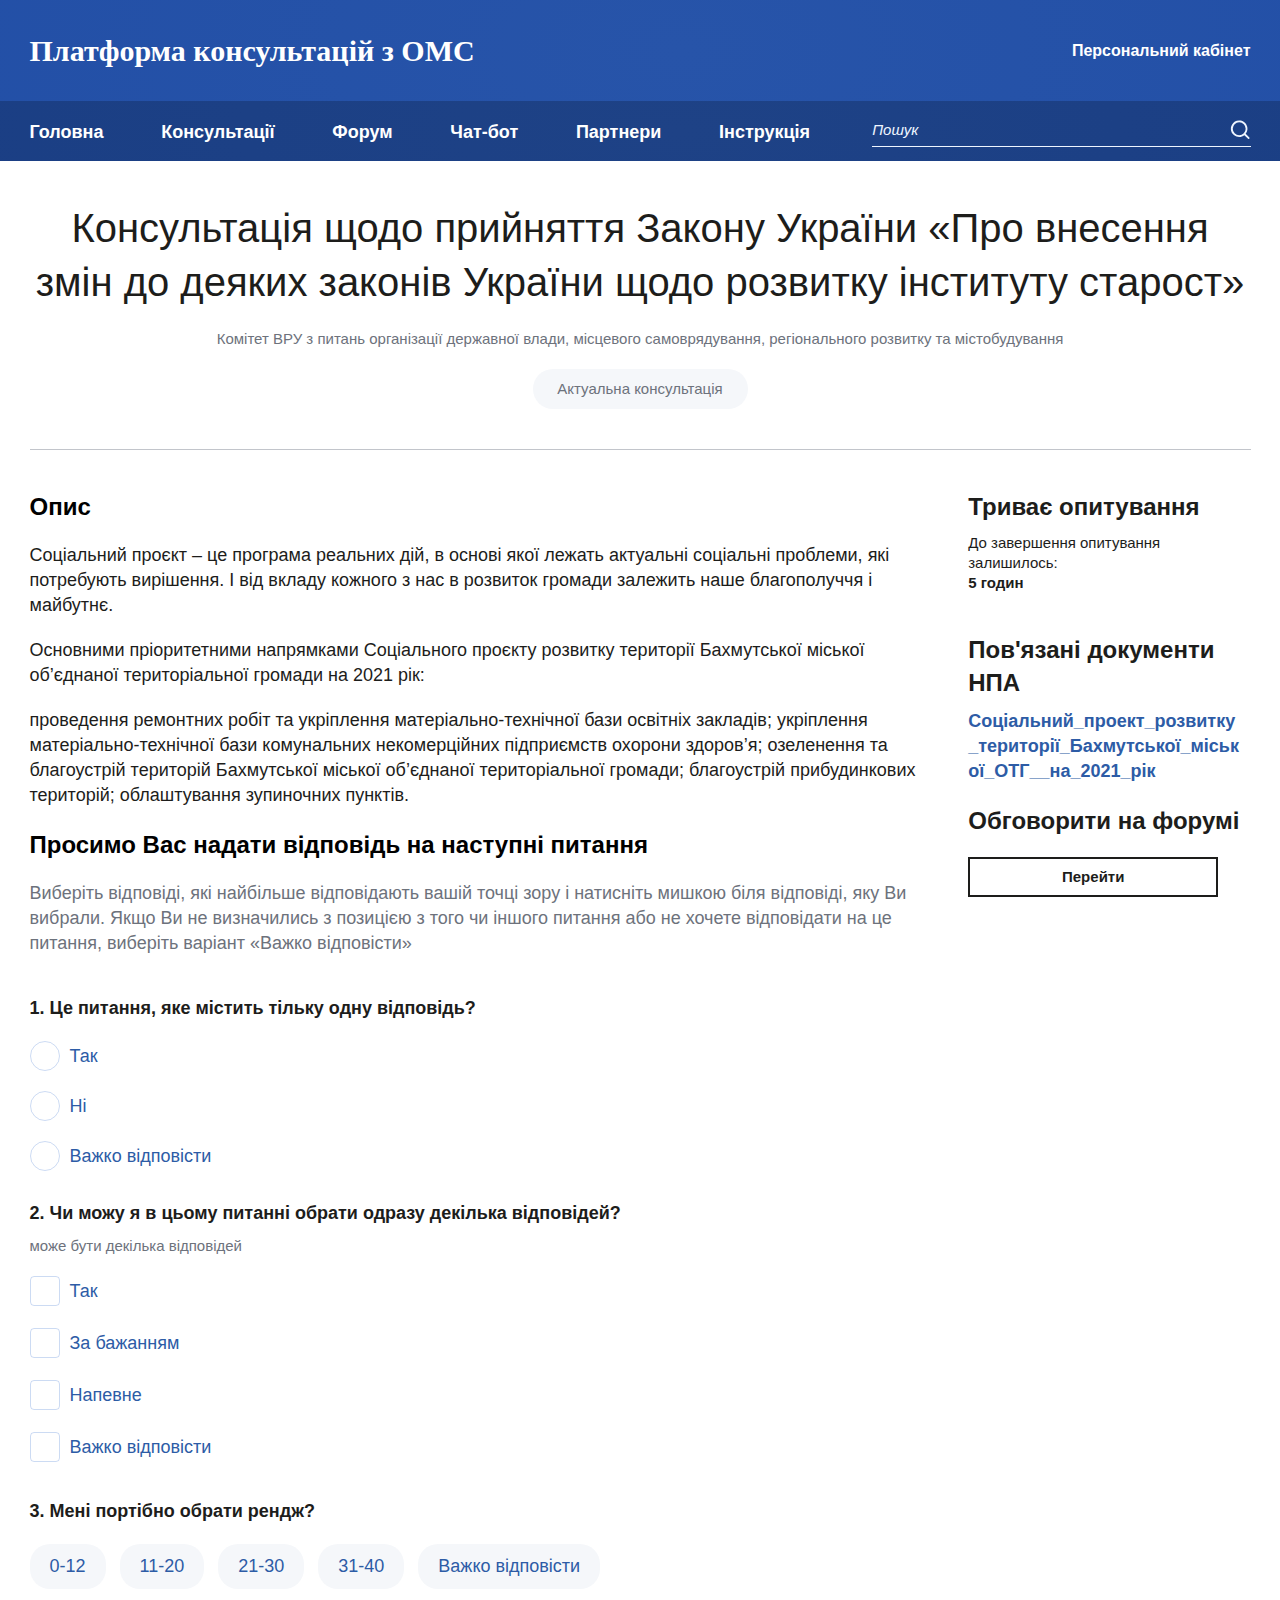
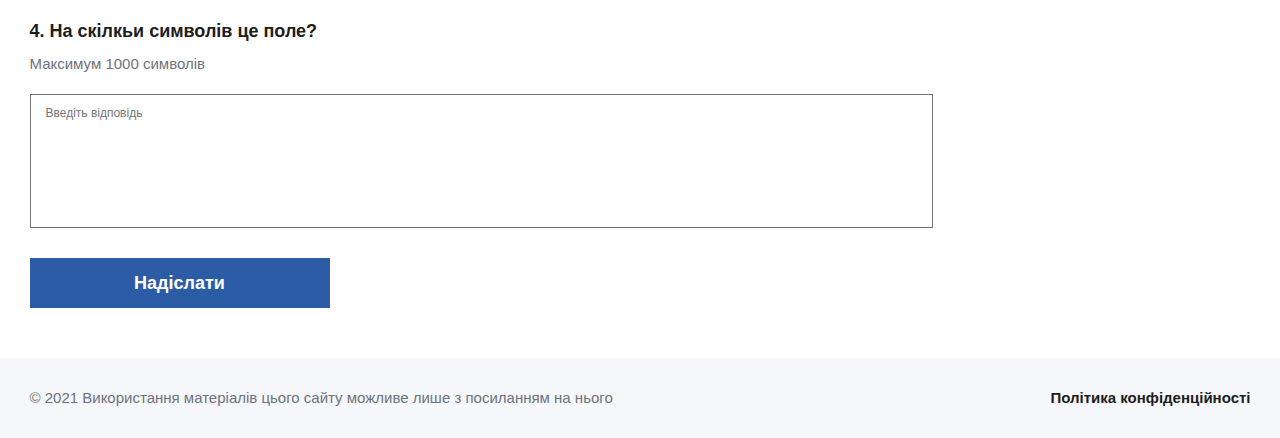
==== index.html @ aaedd599 "1" ====
<!DOCTYPE html><html lang="ru"><head><meta charset="UTF-8"><meta name="viewport" content="width=device-width,initial-scale=1"><link rel="shortcut icon" href="img/favicon.ico" type="image/x-icon"><meta http-equiv="X-UA-Compatible" content="ie=edge"><meta name="theme-color" content="#111111"><title>New site</title><link rel="stylesheet" href="css/vendor.css"><link rel="stylesheet" href="css/main.css"></head><body><header class="full-screen"><div class="header-content"><div class="container"><div class="logo-container"><a class="logo logo-mobile" href="#">Платформа консультацій з ОМС</a> <a class="personal-cabinet" href="#">Персональний кабінет</a></div></div></div><div class="navigation-container"><div class="container"><nav class="navigation navigation-mobile"><ul class="navigation-menu"><li class="navigation-menu__list"><a href="#" class="navigation-menu__link">Головна</a></li><li class="navigation-menu__list"><a href="#" class="navigation-menu__link">Консультації</a></li><li class="navigation-menu__list"><a href="#" class="navigation-menu__link">Форум</a></li><li class="navigation-menu__list"><a href="#" class="navigation-menu__link">Чат-бот</a></li><li class="navigation-menu__list"><a href="#" class="navigation-menu__link">Партнери</a></li><li class="navigation-menu__list"><a href="#" class="navigation-menu__link">Інструкція</a></li></ul><form action="#" method="get" class="navigation-form"><input class="navigation-form__search" type="email" placeholder="Пошук" name="email" required> <button class="navigation-form__btn" type="submit"><svg class="navigation-form__icon" width="20.27" height="20.18"><use href="../img/sprite.svg#Search"></use></svg></button></form></nav></div></div></header><header class="mobile"><div class="container"><div class="logo-container"><a class="logo logo-mobile" href="#">Платформа консультацій з ОМС</a><nav class="navigation navigation-mobile"><button class="navigation-form__btn" type="submit"><svg class="navigation-form__icon" width="20.27" height="20.18"><use href="../img/sprite.svg#Search"></use></svg></button> <button class="navigation-form__btn" type="submit"><svg class="navigation-mobile__icon" width="25" height="20"><use href="../img/sprite.svg#menu"></use></svg></button></nav></div></div></header><main><section><div class="container"><div class="title"><h2 class="title__text">Консультація щодо прийняття Закону України «Про внесення змін до деяких законів України щодо розвитку інституту старост»</h2><span class="title__info">Комітет ВРУ з питань організації державної влади, місцевого самоврядування, регіонального розвитку та містобудування</span> <button type="button" class="title__btn">Актуальна консультація</button></div><div class="wrap-content"><div class="add-info"><div class="add-info__wrap"><span class="add-info__title">Детальна інформація</span> <svg class="add-info__svg" width="20px" height="11px"><use href="img/sprite.svg#vector"></use></svg></div><div class="add-info__content"><h3 class="add-info__title-item">Триває опитування</h3><span class="add-info__text">До завершення опитування залишилось:<br><span>5 годин</span></span><h3 class="add-info__title-item">Пов'язані документи НПА</h3><a class="add-info__link" href="#">Соціальний_проект_розвитку<wbr>_території_Б<wbr>ахмутської_міськ<wbr>ої_ОТГ__на_2021_рік</a><h3 class="add-info__title-item">Обговорити на форумі</h3><button type="button" class="add-info__btn">Перейти</button></div></div><div class="body"><h3 class="body__title">Опис</h3><p class="body__text">Соціальний проєкт – це програма реальних дій, в основі якої лежать актуальні соціальні проблеми, які потребують вирішення. І від вкладу кожного з нас в розвиток громади залежить наше благополуччя і майбутнє.</p><p class="body__text">Основними пріоритетними напрямками Соціального проєкту розвитку території Бахмутської міської об’єднаної територіальної громади на 2021 рік:</p><p class="body__text">проведення ремонтних робіт та укріплення матеріально-технічної бази освітніх закладів; укріплення матеріально-технічної бази комунальних некомерційних підприємств охорони здоров’я; озеленення та благоустрій територій Бахмутської міської об’єднаної територіальної громади; благоустрій прибудинкових територій; облаштування зупиночних пунктів.</p><h3 class="body__title">Просимо Вас надати відповідь на наступні питання</h3><p class="body__text--grey">Виберіть відповіді, які найбільше відповідають вашій точці зору і натисніть мишкою біля відповіді, яку Ви вибрали. Якщо Ви не визначились з позицією з того чи іншого питання або не хочете відповідати на це питання, виберіть варіант «Важко відповісти»</p><form action="#" class="answer-form"><div class="radio"><h4 class="radio__title">Це питання, яке містить тільку одну відповідь?</h4><ul class="radio__list"><li class="radio__item"><input type="radio" class="radio__input" name="number_of_answers" id="yes" value="yes"> <label class="radio__label" for="yes">Так</label></li><li class="radio__item"><input type="radio" class="radio__input" name="number_of_answers" id="not" value="not"> <label class="radio__label" for="not">Ні</label></li><li class="radio__item"><input type="radio" class="radio__input" name="number_of_answers" id="hard" value="difficult_to_answer"> <label class="radio__label" for="hard">Важко відповісти</label></li></ul></div><div class="checkbox"><h4 class="checkbox__title">Чи можу я в цьому питанні обрати одразу декілька відповідей?</h4><span class="checkbox__text">може бути декілька відповідей</span><ul class="checkbox__list"><li class="checkbox__item"><input type="checkbox" class="checkbox__input" name="multiple_answers" id="yes_check" value="yes"> <label for="yes_check" class="checkbox__label">Так</label></li><li class="checkbox__item"><input type="checkbox" class="checkbox__input" name="multiple_answers" id="optional" value="optional"> <label for="optional" class="checkbox__label">За бажанням</label></li><li class="checkbox__item"><input type="checkbox" class="checkbox__input" name="multiple_answers" id="for_sure" value="for_sure"> <label for="for_sure" class="checkbox__label">Напевне</label></li><li class="checkbox__item"><input type="checkbox" class="checkbox__input" name="multiple_answers" id="hard_check" value="hard_check"> <label for="hard_check" class="checkbox__label">Важко відповісти</label></li></ul></div><div class="rang"><h4 class="rang__title">Мені портібно обрати рендж?</h4><ul class="rang__list"><li class="rang__item"><input type="checkbox" class="rang__input" name="randg_choice" id="0-10" value="0-10"> <label for="0-10" class="rang__label">0-12</label></li><li class="rang__item"><input type="checkbox" class="rang__input" name="randg_choice" id="11-20" value="11-20"> <label for="11-20" class="rang__label">11-20</label></li><li class="rang__item"><input type="checkbox" class="rang__input" name="randg_choice" id="21-30" value="21-30"> <label for="21-30" class="rang__label">21-30</label></li><li class="rang__item"><input type="checkbox" class="rang__input" name="randg_choice" id="31-40" value="31-40"> <label for="31-40" class="rang__label">31-40</label></li><li class="rang__item"><input type="checkbox" class="rang__input" name="randg_choice" id="hard-rang" value="hard-rang"> <label for="hard-rang" class="rang__label">Важко відповісти</label></li></ul></div><div class="text-area"><h4 class="text_area__title">На скілкьи символів це поле?</h4><span class="text-area__text">Максимум 1000 символів</span> <textarea class="text-area__form" name="text-area" rows="7" id="text-area" maxlength="1000" placeholder="Введіть відповідь"></textarea></div><button type="submit" class="answer-form__btn">Надіслати</button></form></div></div></div></section></main><footer><div class="container"><div class="footer-container"><span class="footer-container__info">© 2021 Використання матеріалів цього сайту можливе лише з посиланням на нього</span> <span class="footer-container__text">Політика конфіденційності</span></div></div></footer></body></html>
---- css/main.css ----
/*! normalize.css v8.0.1 | MIT License | github.com/necolas/normalize.css */html{line-height:1.15;-webkit-text-size-adjust:100%}body{margin:0;counter-reset:section}details,main{display:block}h1{font-size:2em;margin:.67em 0}hr{box-sizing:content-box;height:0;overflow:visible}code,kbd,pre,samp{font-family:monospace,monospace;font-size:1em}a{background-color:transparent}abbr[title]{border-bottom:none;text-decoration:underline;text-decoration:underline dotted}b,strong{font-weight:bolder}small{font-size:80%}sub,sup{font-size:75%;line-height:0;position:relative;vertical-align:baseline}sub{bottom:-.25em}sup{top:-.5em}img{border-style:none}button,input,optgroup,select,textarea{font-family:inherit;font-size:100%;line-height:1.15;margin:0}button,input{overflow:visible}button,select{text-transform:none}[type=button],[type=reset],[type=submit],button{-webkit-appearance:button}[type=button]::-moz-focus-inner,[type=reset]::-moz-focus-inner,[type=submit]::-moz-focus-inner,button::-moz-focus-inner{border-style:none;padding:0}[type=button]:-moz-focusring,[type=reset]:-moz-focusring,[type=submit]:-moz-focusring,button:-moz-focusring{outline:ButtonText dotted 1px}fieldset{padding:.35em .75em .625em}legend{box-sizing:border-box;color:inherit;display:table;max-width:100%;padding:0;white-space:normal}progress{vertical-align:baseline}textarea{overflow:auto}[type=checkbox],[type=radio]{box-sizing:border-box;padding:0}[type=number]::-webkit-inner-spin-button,[type=number]::-webkit-outer-spin-button{height:auto}[type=search]{-webkit-appearance:textfield;outline-offset:-2px}[type=search]::-webkit-search-decoration{-webkit-appearance:none}::-webkit-file-upload-button{-webkit-appearance:button;font:inherit}summary{display:list-item}[hidden],template{display:none}@font-face{font-family:"Open Sans";font-style:normal;font-weight:400;src:local("../../resources/fonts/open-sans-v27-latin-regular.woff")}@font-face{font-family:"Open Sans";font-style:normal;font-weight:600;src:local("../../resources/fonts/open-sans-v27-latin-600.woff")}@font-face{font-family:"Open Sans";font-style:normal;font-weight:700;src:local("../../resources/fonts/open-sans-v27-latin-700.woff")}@font-face{font-family:"Open Sans";font-style:italic;font-weight:400;src:local("../../resources/fonts/open-sans-v27-latin-italic.woff")}@font-face{font-family:"Open Sans";font-style:italic;font-weight:400;src:local("../fonts/open-sans-v27-latin-italic.woff")}.title{padding-top:30px;margin-bottom:30px}.title::after{content:"";display:block;width:100%;height:1px;background-color:#c2c5cb;margin-top:30px}@media (min-width:905px){.title{padding-top:40px;margin-bottom:40px}.title::after{margin-top:40px}}.title__text{font-family:"Open Sans",sans-serif;font-size:25px;line-height:34px;font-weight:400;color:#1d1d1b;margin:0 0 15px;text-align:center}@media (min-width:905px){.title__text{margin-bottom:20px;font-family:"Open Sans",sans-serif;font-size:40px;line-height:54px;font-weight:400;color:#1d1d1b}}.title__info{font-family:"Open Sans",sans-serif;font-size:12px;line-height:16px;font-weight:400;color:#6d727c;text-align:center;display:block;margin-bottom:15px}@media (min-width:905px){.title__info{margin-bottom:20px;font-family:"Open Sans",sans-serif;font-size:15px;line-height:20px;font-weight:400;color:#6d727c}}.title__btn{display:block;padding:0;width:215px;height:40px;border-radius:20px;background-color:#f5f7fa;border:none;margin:0 auto;cursor:pointer;font-family:"Open Sans",sans-serif;font-size:15px;line-height:20px;font-weight:400;color:#6d727c}.add-info{padding:0 10px;background-color:#f5f7fa;margin-bottom:30px}@media (min-width:905px){.add-info{background-color:rgba(45,92,166,0);margin-bottom:0;padding:0;width:23.12%}}.add-info__wrap{display:flex;justify-content:space-between;align-items:center;border-bottom:1px solid #c4c4c4;padding:15px 0;margin-bottom:20px}.add-info__title{font-family:"Open Sans",sans-serif;font-size:15px;line-height:20px;font-weight:600;color:#1d1d1b}.add-info__svg{cursor:pointer}.add-info__title-item{font-family:"Open Sans",sans-serif;font-size:15px;line-height:20px;font-weight:700;color:#000;padding:0;margin:0 0 10px}@media (min-width:905px){.add-info__wrap{display:none}.add-info__title-item{font-family:"Open Sans",sans-serif;font-size:24px;line-height:33px;font-weight:600;color:#1d1d1b}.add-info__title-item:nth-last-of-type(1){margin-bottom:20px}}.add-info__text{font-family:"Open Sans",sans-serif;font-size:12px;line-height:16px;font-weight:400;color:#1d1d1b;margin-bottom:20px;display:inline-block}.add-info__text span{font-weight:600}@media (min-width:905px){.add-info__text{font-family:"Open Sans",sans-serif;font-size:15px;line-height:20px;font-weight:400;color:#1d1d1b;margin-bottom:40px}}.add-info__link{text-decoration:none;font-family:"Open Sans",sans-serif;font-size:12px;line-height:16px;font-weight:700;color:#2d5ca6;display:block;width:100%;margin-bottom:20px}.add-info__link:hover{text-decoration:underline}@media (min-width:905px){.add-info__link{font-family:"Open Sans",sans-serif;font-size:18px;line-height:25px;font-weight:700;color:#2d5ca6}}.add-info__btn{width:270px;height:40px;margin:0 0 30px;padding:0;background-color:rgba(238,245,255,0);border:2px solid #1d1d1b;font-family:"Open Sans",sans-serif;font-size:15px;line-height:20px;font-weight:600;color:#1d1d1b;cursor:pointer}.add-info__btn:focus{background-color:rgba(45,92,166,.1)}.body__title{font-family:"Open Sans",sans-serif;font-size:20px;line-height:27px;font-weight:700;color:#000;margin:0 0 10px}@media (min-width:905px){.add-info__btn{width:250px}.body__title{font-family:"Open Sans",sans-serif;font-size:24px;line-height:33px;font-weight:700;color:#000;margin:0 0 20px}}.body__text{font-family:"Open Sans",sans-serif;font-size:15px;line-height:20px;font-weight:400;color:#1d1d1b;margin:0}.body__text:not(:nth-last-child(1)){margin-bottom:15px}@media (min-width:905px){.body__text:not(:nth-last-child(1)){font-family:"Open Sans",sans-serif;font-size:18px;line-height:25px;font-weight:400;color:#1d1d1b;margin-bottom:20px}}.body__text:nth-last-child(1){margin-bottom:30px}.body__text--grey{font-family:"Open Sans",sans-serif;font-size:15px;line-height:20px;font-weight:400;color:#6d727c;margin-bottom:0 0 30px 0}.body__text--grey:not(:nth-last-child(1)){margin-bottom:30px}@media (min-width:905px){.body__text--grey:not(:nth-last-child(1)){font-family:"Open Sans",sans-serif;font-size:18px;line-height:25px;font-weight:400;color:#6d727c;margin-bottom:40px}.body{width:74%;padding-right:20px}}@media (min-width:1221px){.body{padding-right:0}}.radio{margin-bottom:30px}.checkbox__list,.radio__list,.rang__list{font-family:"Open Sans",sans-serif;font-size:18px;line-height:25px;font-weight:400;color:#2d5ca6;margin:0;padding:0;list-style:none}.radio__title,.rang__title{font-family:"Open Sans",sans-serif;font-size:15px;line-height:20px;font-weight:600;color:#1d1d1b;margin:0 0 15px}@media (min-width:905px){.radio__title,.rang__title{font-family:"Open Sans",sans-serif;font-size:18px;line-height:25px;font-weight:600;color:#1d1d1b;margin:0 0 20px}}.radio__item{display:flex;align-items:center}.radio__item:not(:nth-last-of-type(1)){margin-bottom:20px}.checkbox__input,.radio__input{position:absolute;z-index:-1;opacity:0}.checkbox__input:checked+label::before,.radio__input:checked+label::before{border:1px solid #2d5ca6;background-image:url(../img/sprite.svg#radio)}.checkbox__input:not(:checked)+label:hover::before,.radio__input:not(:checked)+label:hover::before{background-color:rgba(45,92,166,.2)}.checkbox__input:focus+label::before,.radio__input:focus+label::before{box-shadow:0 0 0 1px #2d5ca6;border:1px solid #2d5ca6}.checkbox__label,.radio__label{display:inline-flex;align-items:center}.checkbox__label::before,.radio__label::before{content:"";display:inline-block;width:30px;height:30px;border:1px solid rgba(0,75,193,.2);box-sizing:border-box;border-radius:20px;margin-right:10px;background-repeat:no-repeat;background-position:center;background-size:33%}.checkbox{margin-bottom:30px}.checkbox__title,.text_area__title{font-family:"Open Sans",sans-serif;font-size:15px;line-height:20px;font-weight:600;color:#1d1d1b;margin:0 0 10px}@media (min-width:905px){.checkbox__title,.text_area__title{font-family:"Open Sans",sans-serif;font-size:18px;line-height:25px;font-weight:600;color:#1d1d1b}}.checkbox__text,.text-area__text{font-family:"Open Sans",sans-serif;font-size:12px;line-height:16px;font-weight:400;color:#6d727c;display:inline-block;margin:0 0 15px}@media (min-width:905px){.checkbox__text,.text-area__text{font-family:"Open Sans",sans-serif;font-size:15px;line-height:20px;font-weight:400;color:#6d727c;margin:0 0 20px}}.checkbox__item:not(:nth-last-of-type(1)){margin-bottom:15px}.checkbox__label::before{border-radius:4px;background-size:66%}.checkbox__input:checked+label::before{background-image:url(../img/sprite.svg#check)}.rang__label{cursor:pointer;display:inline-block;padding:10px 20px;background-color:#f5f7fa;transition-property:background-color,color;transition-duration:.3s;transition-timing-function:linear;border-radius:20px}.rang__input{position:absolute;z-index:-1;opacity:0}.rang__input:checked+label{color:#f5f7fa;background-color:#2d5ca6}.rang__input:not(:checked)+label:hover{background-color:rgba(45,92,166,.2)}.rang__input:focus+label{outline:#2d5ca6 solid 1px}.rang__list{display:flex;flex-wrap:wrap;margin:-7px}.rang__item{margin:7px}.rang{margin-bottom:30px}.text-area__form{font-family:"Open Sans",sans-serif;font-size:12px;line-height:16px;font-weight:400;color:#6d727c;display:block;width:100%;height:auto;resize:none;padding:10px 15px;box-sizing:border-box;border:1px solid #6d727c}.text-area{margin-bottom:30px}.answer-form__btn{width:300px;height:50px;font-family:"Open Sans",sans-serif;font-size:18px;line-height:25px;font-weight:600;color:#fff;background-color:#2d5ca6;cursor:pointer;border:none;padding:0}.answer-form__btn:active{background-color:rgba(45,92,166,.9)}.answer-form{margin-bottom:50px}h4::before{counter-increment:section;content:"" counter(section) ". "}.mobile{background:radial-gradient(273.5% 1878.8% at 53.2% 50%,#1e4286 0,#0e327e 100%);padding:10px 0}@media (min-width:1220px){.mobile{display:none}}.full-screen{display:none}.header-content{background:radial-gradient(273.5% 1878.8% at 53.2% 50%,#2754a9 0,#133f9e 100%);padding:30px 0}.container{max-width:1221px;min-width:300px;padding:0 10px;margin:0 auto}@media (min-width:1221px){.full-screen{display:block}.container{padding:0}}.logo-container{display:flex;justify-content:space-between;align-items:center}.logo{text-decoration:none;font-family:"Open Sans",sans-serif;font-size:15px;line-height:20px;font-weight:700;color:#fff}@media (min-width:1221px){.logo{font-family:"Open Sans";font-size:30px;line-height:41px;font-weight:700;color:#fff}}.personal-cabinet{font-family:"Open Sans",sans-serif;font-size:16px;line-height:22px;font-weight:700;color:#fff;text-decoration:none}.navigation-container{background:radial-gradient(273.5% 1878.8% at 53.2% 50%,#1e4286 0,#0e327e 100%);padding:19px 0 14px}.navigation-mobile{display:flex}@media (max-width:1220px){.logo-mobile{width:66.33%}.navigation-mobile{justify-content:flex-end;width:21.49%}}@media (min-width:1221px){.navigation{justify-content:space-between}}.navigation-menu{display:flex;justify-content:space-between;list-style:none;padding:0;margin:0;width:63.934%}.navigation-menu__item:not(:nth-last-child(1)){margin-right:50px}.navigation-menu__link{text-decoration:none;font-family:"Open Sans",sans-serif;font-size:18px;line-height:25px;font-weight:700;color:#fff}.navigation-menu__link:hover{color:#ffe358}.navigation-form{width:30.984%;position:relative}.navigation-form__search{background-color:transparent;font-family:"Open Sans",sans-serif;font-size:15px;line-height:20px;font-weight:400;color:#eef5ff;font-style:italic;border:none;border-bottom:1px solid #eef5ff;padding:0 0 6px;width:100%;outline:0}.navigation-form__search::-webkit-input-placeholder{color:#eef5ff}.navigation-form__search:-ms-input-placeholder{color:#eef5ff}.navigation-form__search::placeholder{color:#eef5ff}.navigation-form__btn{display:flex;border:none;padding:0;cursor:pointer;background-color:transparent}.navigation-form__btn:not(:nth-last-child(1)){margin-right:19.8px}@media (min-width:1221px){.navigation-form__btn{position:absolute;right:0;top:0;margin:0}}.navigation-mobile__icon{fill:#fff}.navigation-form__icon{fill:#eef5ff}.consultations__link{display:none}@media (min-width:768px){.consultations__link{display:block;font-family:"Open Sans",sans-serif;font-size:15px;line-height:20px;font-weight:400;color:#004bc1;text-decoration:none;margin-bottom:40px}}.consultations__title{font-family:"Open Sans",sans-serif;font-size:20px;line-height:27px;font-weight:700;color:#000;margin:0 0 30px}@media (min-width:1221px){.consultations__title{font-family:"Open Sans",sans-serif;font-size:30px;line-height:41px;font-weight:700;color:#000;margin:0 0 40px}}.consultation-types{display:flex;border-bottom:1px solid #c2c5cb;padding-bottom:17px;margin-bottom:40px;overflow:hidden}.consultation-types__link{white-space:nowrap;text-decoration:none;font-family:"Open Sans",sans-serif;font-size:15px;line-height:20px;font-weight:600;color:#6d727c;transition-property:color;transition-duration:.2s;transition-timing-function:linear}.consultation-types__link:hover{color:#2d5ca6}.consultation-types__link:not(:nth-last-child(1)){margin-right:20px}.consultation-types__link::after{display:block;content:"";width:100%;height:3px;background-color:rgba(45,92,166,0);transition-property:transform,background-color,-webkit-transform;transition-duration:.2s;transition-timing-function:linear}.consultation-types__link:hover::after{display:block;-webkit-transform:translateY(18px);transform:translateY(18px);background-color:#2d5ca6}.consultation-list{display:flex;flex-wrap:wrap;list-style:none;padding:0;margin:0 auto 35px}@media (min-width:1221px){.consultation-types__link{font-family:"Open Sans",sans-serif;font-size:18px;line-height:25px;font-weight:600;color:#000}.consultation-types__link:not(:nth-last-child(1)){margin-right:40px}.consultation-list{margin-bottom:40px}}.consultation-list__item{display:flex;flex-direction:column;border-bottom:1px solid rgba(194,197,203,.5)}@media (max-width:649px){.consultation-list__item:not(:nth-last-child(1)){margin-bottom:20px}}@media (min-width:650px) and (max-width:1220px){.consultation-list__item{width:47.62%}.consultation-list__item:not(:nth-last-child(-n+6)){margin-bottom:40px}.consultation-list__item:nth-last-child(2n){margin-right:30px}}.consultation-list__link{text-decoration:none;font-family:"Open Sans",sans-serif;font-size:15px;line-height:20px;font-weight:700;color:#2d5ca6;margin-bottom:10px}@media (min-width:1221px){.consultation-list__item{width:31.696%}.consultation-list__item:not(:nth-of-type(3n)){margin-right:30px}.consultation-list__item:not(:nth-last-child(-n+3)){margin-bottom:40px}.consultation-list__link{font-family:"Open Sans",sans-serif;font-size:18px;line-height:25px;font-weight:700;color:#2d5ca6;margin-bottom:20px}}.consultation-list__info{font-family:"Open Sans",sans-serif;font-size:12px;line-height:16px;font-weight:600;color:#6d727c;margin-bottom:10px}.consultation-item{display:none}@media (min-width:1221px){.consultation-list__info{font-family:"Open Sans",sans-serif;font-size:15px;line-height:20px;font-weight:600;color:#6d727c;margin-bottom:20px}.consultation-item{display:flex}}.pages-number-container{display:flex;justify-content:center;margin-bottom:51px}.slaider{cursor:pointer;background-color:transparent;border:none;padding:0}.slaider__text{display:none;font-family:"Open Sans",sans-serif;font-size:18px;line-height:30px;font-weight:400;color:#6d727c}.left__btn{margin-right:24.51px}@media (min-width:1221px){.pages-number-container{margin-bottom:72px}.slaider__icon{display:none}.slaider__text{display:inline-block}.left__btn{margin-right:30px}}.page-number{display:flex;margin-right:24.51px}.page-number__meaning-btn{background-color:transparent;border:none;width:40px;height:40px;padding:0;cursor:pointer;font-family:"Open Sans",sans-serif;font-size:18px;line-height:30px;font-weight:400;color:#000;transition-property:color;transition-duration:.2s;transition-timing-function:linear}.page-number__meaning-btn:hover{color:#2d5ca6}.page-number__meaning-btn:not(:nth-last-child(1)){margin-right:5px}.page-number__meaning-btn::after{display:block;content:"";width:100%;height:2px;background-color:rgba(45,92,166,0);transition-property:transform,background-color,-webkit-transform;transition-duration:.2s;transition-timing-function:linear}.page-number__meaning-btn:hover::after{display:block;-webkit-transform:translateY(7px);transform:translateY(7px);background-color:#2d5ca6}.mobile-screen-hidden-number{display:none}@media (min-width:1221px){.page-number{margin-right:30px}.page-number__meaning-btn{font-family:"Open Sans",sans-serif;font-size:18px;line-height:30px;font-weight:400;color:#000;width:30px;height:30px}.page-number__meaning-btn:not(:nth-last-child(1)){margin-right:10px}.mobile-screen-hidden-number{display:block}}footer{background-color:#f5f7fa;padding:20px 0 10px}.footer-container{display:flex;flex-direction:column-reverse;align-items:center}.footer-container__info{font-family:"Open Sans",sans-serif;font-size:12px;line-height:16px;font-weight:400;color:#6d727c;text-align:center}@media (min-width:1024px){footer{padding:30px 0}.footer-container{flex-direction:row;justify-content:space-between}.footer-container__info{font-family:"Open Sans",sans-serif;font-size:15px;line-height:20px;font-weight:400;color:#6d727c}}.footer-container__text{font-family:"Open Sans",sans-serif;font-size:15px;line-height:20px;font-weight:700;color:#1d1d1b;margin-bottom:20px}@media (min-width:1024px){.footer-container__text{margin-bottom:0}}@media (min-width:905px){.wrap-content{display:flex;flex-direction:row-reverse;align-items:flex-start;justify-content:space-between}}
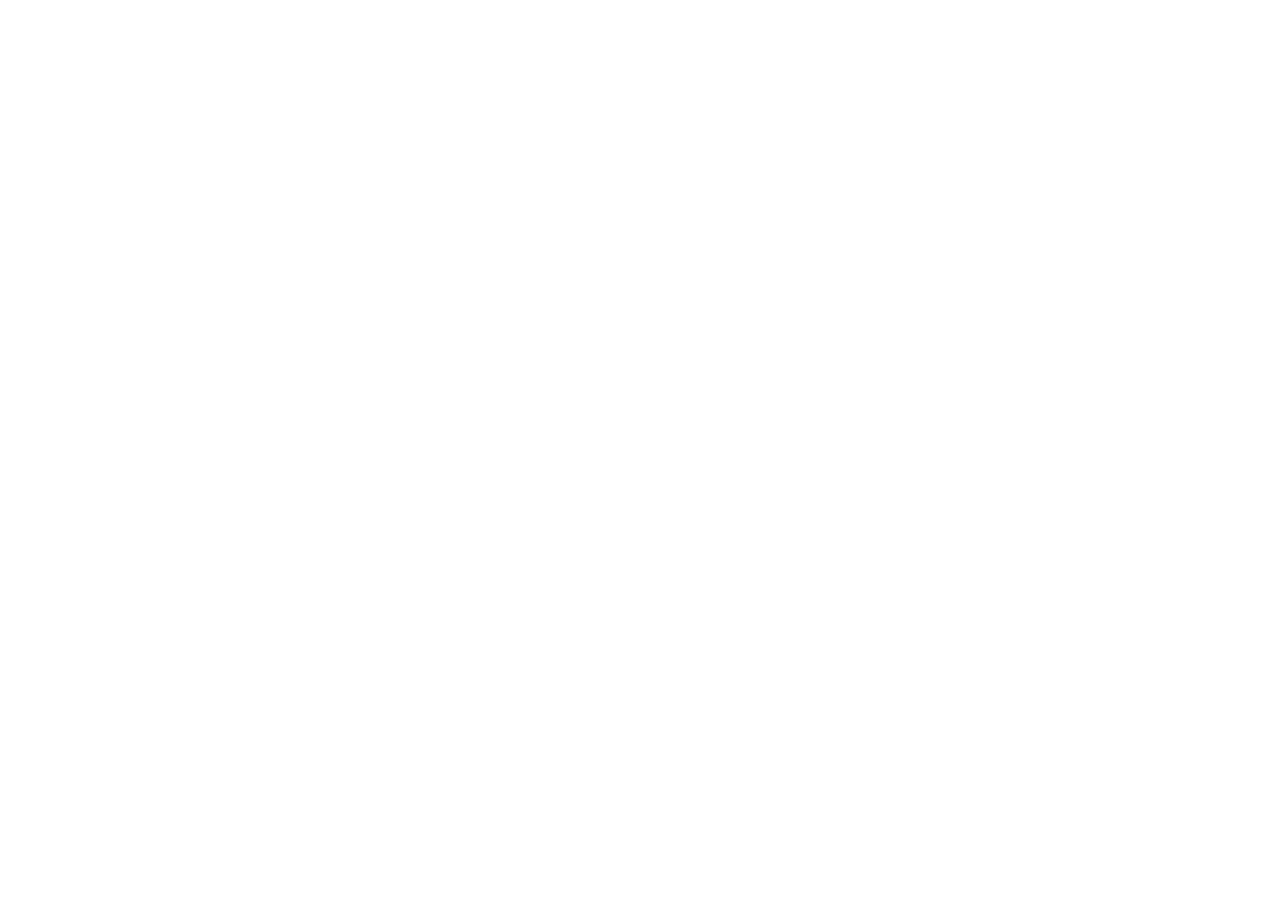
==== commit 2d82412e: "5" ====
--- a/index.html
+++ b/index.html
@@ -1 +1,19 @@
-<!DOCTYPE html><html lang="ru"><head><meta charset="UTF-8"><meta name="viewport" content="width=device-width,initial-scale=1"><link rel="shortcut icon" href="img/favicon.ico" type="image/x-icon"><meta http-equiv="X-UA-Compatible" content="ie=edge"><meta name="theme-color" content="#111111"><title>New site</title><link rel="stylesheet" href="css/vendor.css"><link rel="stylesheet" href="css/main.css"></head><body><header class="full-screen"><div class="header-content"><div class="container"><div class="logo-container"><a class="logo logo-mobile" href="#">Платформа консультацій з ОМС</a> <a class="personal-cabinet" href="#">Персональний кабінет</a></div></div></div><div class="navigation-container"><div class="container"><nav class="navigation navigation-mobile"><ul class="navigation-menu"><li class="navigation-menu__list"><a href="#" class="navigation-menu__link">Головна</a></li><li class="navigation-menu__list"><a href="#" class="navigation-menu__link">Консультації</a></li><li class="navigation-menu__list"><a href="#" class="navigation-menu__link">Форум</a></li><li class="navigation-menu__list"><a href="#" class="navigation-menu__link">Чат-бот</a></li><li class="navigation-menu__list"><a href="#" class="navigation-menu__link">Партнери</a></li><li class="navigation-menu__list"><a href="#" class="navigation-menu__link">Інструкція</a></li></ul><form action="#" method="get" class="navigation-form"><input class="navigation-form__search" type="email" placeholder="Пошук" name="email" required> <button class="navigation-form__btn" type="submit"><svg class="navigation-form__icon" width="20.27" height="20.18"><use href="../img/sprite.svg#Search"></use></svg></button></form></nav></div></div></header><header class="mobile"><div class="container"><div class="logo-container"><a class="logo logo-mobile" href="#">Платформа консультацій з ОМС</a><nav class="navigation navigation-mobile"><button class="navigation-form__btn" type="submit"><svg class="navigation-form__icon" width="20.27" height="20.18"><use href="../img/sprite.svg#Search"></use></svg></button> <button class="navigation-form__btn" type="submit"><svg class="navigation-mobile__icon" width="25" height="20"><use href="../img/sprite.svg#menu"></use></svg></button></nav></div></div></header><main><section><div class="container"><div class="title"><h2 class="title__text">Консультація щодо прийняття Закону України «Про внесення змін до деяких законів України щодо розвитку інституту старост»</h2><span class="title__info">Комітет ВРУ з питань організації державної влади, місцевого самоврядування, регіонального розвитку та містобудування</span> <button type="button" class="title__btn">Актуальна консультація</button></div><div class="wrap-content"><div class="add-info"><div class="add-info__wrap"><span class="add-info__title">Детальна інформація</span> <svg class="add-info__svg" width="20px" height="11px"><use href="img/sprite.svg#vector"></use></svg></div><div class="add-info__content"><h3 class="add-info__title-item">Триває опитування</h3><span class="add-info__text">До завершення опитування залишилось:<br><span>5 годин</span></span><h3 class="add-info__title-item">Пов'язані документи НПА</h3><a class="add-info__link" href="#">Соціальний_проект_розвитку<wbr>_території_Б<wbr>ахмутської_міськ<wbr>ої_ОТГ__на_2021_рік</a><h3 class="add-info__title-item">Обговорити на форумі</h3><button type="button" class="add-info__btn">Перейти</button></div></div><div class="body"><h3 class="body__title">Опис</h3><p class="body__text">Соціальний проєкт – це програма реальних дій, в основі якої лежать актуальні соціальні проблеми, які потребують вирішення. І від вкладу кожного з нас в розвиток громади залежить наше благополуччя і майбутнє.</p><p class="body__text">Основними пріоритетними напрямками Соціального проєкту розвитку території Бахмутської міської об’єднаної територіальної громади на 2021 рік:</p><p class="body__text">проведення ремонтних робіт та укріплення матеріально-технічної бази освітніх закладів; укріплення матеріально-технічної бази комунальних некомерційних підприємств охорони здоров’я; озеленення та благоустрій територій Бахмутської міської об’єднаної територіальної громади; благоустрій прибудинкових територій; облаштування зупиночних пунктів.</p><h3 class="body__title">Просимо Вас надати відповідь на наступні питання</h3><p class="body__text--grey">Виберіть відповіді, які найбільше відповідають вашій точці зору і натисніть мишкою біля відповіді, яку Ви вибрали. Якщо Ви не визначились з позицією з того чи іншого питання або не хочете відповідати на це питання, виберіть варіант «Важко відповісти»</p><form action="#" class="answer-form"><div class="radio"><h4 class="radio__title">Це питання, яке містить тільку одну відповідь?</h4><ul class="radio__list"><li class="radio__item"><input type="radio" class="radio__input" name="number_of_answers" id="yes" value="yes"> <label class="radio__label" for="yes">Так</label></li><li class="radio__item"><input type="radio" class="radio__input" name="number_of_answers" id="not" value="not"> <label class="radio__label" for="not">Ні</label></li><li class="radio__item"><input type="radio" class="radio__input" name="number_of_answers" id="hard" value="difficult_to_answer"> <label class="radio__label" for="hard">Важко відповісти</label></li></ul></div><div class="checkbox"><h4 class="checkbox__title">Чи можу я в цьому питанні обрати одразу декілька відповідей?</h4><span class="checkbox__text">може бути декілька відповідей</span><ul class="checkbox__list"><li class="checkbox__item"><input type="checkbox" class="checkbox__input" name="multiple_answers" id="yes_check" value="yes"> <label for="yes_check" class="checkbox__label">Так</label></li><li class="checkbox__item"><input type="checkbox" class="checkbox__input" name="multiple_answers" id="optional" value="optional"> <label for="optional" class="checkbox__label">За бажанням</label></li><li class="checkbox__item"><input type="checkbox" class="checkbox__input" name="multiple_answers" id="for_sure" value="for_sure"> <label for="for_sure" class="checkbox__label">Напевне</label></li><li class="checkbox__item"><input type="checkbox" class="checkbox__input" name="multiple_answers" id="hard_check" value="hard_check"> <label for="hard_check" class="checkbox__label">Важко відповісти</label></li></ul></div><div class="rang"><h4 class="rang__title">Мені портібно обрати рендж?</h4><ul class="rang__list"><li class="rang__item"><input type="checkbox" class="rang__input" name="randg_choice" id="0-10" value="0-10"> <label for="0-10" class="rang__label">0-12</label></li><li class="rang__item"><input type="checkbox" class="rang__input" name="randg_choice" id="11-20" value="11-20"> <label for="11-20" class="rang__label">11-20</label></li><li class="rang__item"><input type="checkbox" class="rang__input" name="randg_choice" id="21-30" value="21-30"> <label for="21-30" class="rang__label">21-30</label></li><li class="rang__item"><input type="checkbox" class="rang__input" name="randg_choice" id="31-40" value="31-40"> <label for="31-40" class="rang__label">31-40</label></li><li class="rang__item"><input type="checkbox" class="rang__input" name="randg_choice" id="hard-rang" value="hard-rang"> <label for="hard-rang" class="rang__label">Важко відповісти</label></li></ul></div><div class="text-area"><h4 class="text_area__title">На скілкьи символів це поле?</h4><span class="text-area__text">Максимум 1000 символів</span> <textarea class="text-area__form" name="text-area" rows="7" id="text-area" maxlength="1000" placeholder="Введіть відповідь"></textarea></div><button type="submit" class="answer-form__btn">Надіслати</button></form></div></div></div></section></main><footer><div class="container"><div class="footer-container"><span class="footer-container__info">© 2021 Використання матеріалів цього сайту можливе лише з посиланням на нього</span> <span class="footer-container__text">Політика конфіденційності</span></div></div></footer></body></html>+<!DOCTYPE html>
+<html lang="ru">
+
+<head>
+  <meta charset="UTF-8" />
+  <meta name="viewport" content="width=device-width, initial-scale=1.0" />
+  <link rel="shortcut icon" href="img/favicon.ico" type="image/x-icon" />
+  <meta http-equiv="X-UA-Compatible" content="ie=edge" />
+  <meta name="theme-color" content="#111111" />
+  <title>New site</title>
+  <link rel="stylesheet" href="css/vendor.css" />
+  <link rel="stylesheet" href="css/main.css" />
+</head>
+
+<body>
+  
+</body>
+
+</html>--- a/css/main.css
+++ b/css/main.css
@@ -1 +1,1515 @@
-/*! normalize.css v8.0.1 | MIT License | github.com/necolas/normalize.css */html{line-height:1.15;-webkit-text-size-adjust:100%}body{margin:0;counter-reset:section}details,main{display:block}h1{font-size:2em;margin:.67em 0}hr{box-sizing:content-box;height:0;overflow:visible}code,kbd,pre,samp{font-family:monospace,monospace;font-size:1em}a{background-color:transparent}abbr[title]{border-bottom:none;text-decoration:underline;text-decoration:underline dotted}b,strong{font-weight:bolder}small{font-size:80%}sub,sup{font-size:75%;line-height:0;position:relative;vertical-align:baseline}sub{bottom:-.25em}sup{top:-.5em}img{border-style:none}button,input,optgroup,select,textarea{font-family:inherit;font-size:100%;line-height:1.15;margin:0}button,input{overflow:visible}button,select{text-transform:none}[type=button],[type=reset],[type=submit],button{-webkit-appearance:button}[type=button]::-moz-focus-inner,[type=reset]::-moz-focus-inner,[type=submit]::-moz-focus-inner,button::-moz-focus-inner{border-style:none;padding:0}[type=button]:-moz-focusring,[type=reset]:-moz-focusring,[type=submit]:-moz-focusring,button:-moz-focusring{outline:ButtonText dotted 1px}fieldset{padding:.35em .75em .625em}legend{box-sizing:border-box;color:inherit;display:table;max-width:100%;padding:0;white-space:normal}progress{vertical-align:baseline}textarea{overflow:auto}[type=checkbox],[type=radio]{box-sizing:border-box;padding:0}[type=number]::-webkit-inner-spin-button,[type=number]::-webkit-outer-spin-button{height:auto}[type=search]{-webkit-appearance:textfield;outline-offset:-2px}[type=search]::-webkit-search-decoration{-webkit-appearance:none}::-webkit-file-upload-button{-webkit-appearance:button;font:inherit}summary{display:list-item}[hidden],template{display:none}@font-face{font-family:"Open Sans";font-style:normal;font-weight:400;src:local("../../resources/fonts/open-sans-v27-latin-regular.woff")}@font-face{font-family:"Open Sans";font-style:normal;font-weight:600;src:local("../../resources/fonts/open-sans-v27-latin-600.woff")}@font-face{font-family:"Open Sans";font-style:normal;font-weight:700;src:local("../../resources/fonts/open-sans-v27-latin-700.woff")}@font-face{font-family:"Open Sans";font-style:italic;font-weight:400;src:local("../../resources/fonts/open-sans-v27-latin-italic.woff")}@font-face{font-family:"Open Sans";font-style:italic;font-weight:400;src:local("../fonts/open-sans-v27-latin-italic.woff")}.title{padding-top:30px;margin-bottom:30px}.title::after{content:"";display:block;width:100%;height:1px;background-color:#c2c5cb;margin-top:30px}@media (min-width:905px){.title{padding-top:40px;margin-bottom:40px}.title::after{margin-top:40px}}.title__text{font-family:"Open Sans",sans-serif;font-size:25px;line-height:34px;font-weight:400;color:#1d1d1b;margin:0 0 15px;text-align:center}@media (min-width:905px){.title__text{margin-bottom:20px;font-family:"Open Sans",sans-serif;font-size:40px;line-height:54px;font-weight:400;color:#1d1d1b}}.title__info{font-family:"Open Sans",sans-serif;font-size:12px;line-height:16px;font-weight:400;color:#6d727c;text-align:center;display:block;margin-bottom:15px}@media (min-width:905px){.title__info{margin-bottom:20px;font-family:"Open Sans",sans-serif;font-size:15px;line-height:20px;font-weight:400;color:#6d727c}}.title__btn{display:block;padding:0;width:215px;height:40px;border-radius:20px;background-color:#f5f7fa;border:none;margin:0 auto;cursor:pointer;font-family:"Open Sans",sans-serif;font-size:15px;line-height:20px;font-weight:400;color:#6d727c}.add-info{padding:0 10px;background-color:#f5f7fa;margin-bottom:30px}@media (min-width:905px){.add-info{background-color:rgba(45,92,166,0);margin-bottom:0;padding:0;width:23.12%}}.add-info__wrap{display:flex;justify-content:space-between;align-items:center;border-bottom:1px solid #c4c4c4;padding:15px 0;margin-bottom:20px}.add-info__title{font-family:"Open Sans",sans-serif;font-size:15px;line-height:20px;font-weight:600;color:#1d1d1b}.add-info__svg{cursor:pointer}.add-info__title-item{font-family:"Open Sans",sans-serif;font-size:15px;line-height:20px;font-weight:700;color:#000;padding:0;margin:0 0 10px}@media (min-width:905px){.add-info__wrap{display:none}.add-info__title-item{font-family:"Open Sans",sans-serif;font-size:24px;line-height:33px;font-weight:600;color:#1d1d1b}.add-info__title-item:nth-last-of-type(1){margin-bottom:20px}}.add-info__text{font-family:"Open Sans",sans-serif;font-size:12px;line-height:16px;font-weight:400;color:#1d1d1b;margin-bottom:20px;display:inline-block}.add-info__text span{font-weight:600}@media (min-width:905px){.add-info__text{font-family:"Open Sans",sans-serif;font-size:15px;line-height:20px;font-weight:400;color:#1d1d1b;margin-bottom:40px}}.add-info__link{text-decoration:none;font-family:"Open Sans",sans-serif;font-size:12px;line-height:16px;font-weight:700;color:#2d5ca6;display:block;width:100%;margin-bottom:20px}.add-info__link:hover{text-decoration:underline}@media (min-width:905px){.add-info__link{font-family:"Open Sans",sans-serif;font-size:18px;line-height:25px;font-weight:700;color:#2d5ca6}}.add-info__btn{width:270px;height:40px;margin:0 0 30px;padding:0;background-color:rgba(238,245,255,0);border:2px solid #1d1d1b;font-family:"Open Sans",sans-serif;font-size:15px;line-height:20px;font-weight:600;color:#1d1d1b;cursor:pointer}.add-info__btn:focus{background-color:rgba(45,92,166,.1)}.body__title{font-family:"Open Sans",sans-serif;font-size:20px;line-height:27px;font-weight:700;color:#000;margin:0 0 10px}@media (min-width:905px){.add-info__btn{width:250px}.body__title{font-family:"Open Sans",sans-serif;font-size:24px;line-height:33px;font-weight:700;color:#000;margin:0 0 20px}}.body__text{font-family:"Open Sans",sans-serif;font-size:15px;line-height:20px;font-weight:400;color:#1d1d1b;margin:0}.body__text:not(:nth-last-child(1)){margin-bottom:15px}@media (min-width:905px){.body__text:not(:nth-last-child(1)){font-family:"Open Sans",sans-serif;font-size:18px;line-height:25px;font-weight:400;color:#1d1d1b;margin-bottom:20px}}.body__text:nth-last-child(1){margin-bottom:30px}.body__text--grey{font-family:"Open Sans",sans-serif;font-size:15px;line-height:20px;font-weight:400;color:#6d727c;margin-bottom:0 0 30px 0}.body__text--grey:not(:nth-last-child(1)){margin-bottom:30px}@media (min-width:905px){.body__text--grey:not(:nth-last-child(1)){font-family:"Open Sans",sans-serif;font-size:18px;line-height:25px;font-weight:400;color:#6d727c;margin-bottom:40px}.body{width:74%;padding-right:20px}}@media (min-width:1221px){.body{padding-right:0}}.radio{margin-bottom:30px}.checkbox__list,.radio__list,.rang__list{font-family:"Open Sans",sans-serif;font-size:18px;line-height:25px;font-weight:400;color:#2d5ca6;margin:0;padding:0;list-style:none}.radio__title,.rang__title{font-family:"Open Sans",sans-serif;font-size:15px;line-height:20px;font-weight:600;color:#1d1d1b;margin:0 0 15px}@media (min-width:905px){.radio__title,.rang__title{font-family:"Open Sans",sans-serif;font-size:18px;line-height:25px;font-weight:600;color:#1d1d1b;margin:0 0 20px}}.radio__item{display:flex;align-items:center}.radio__item:not(:nth-last-of-type(1)){margin-bottom:20px}.checkbox__input,.radio__input{position:absolute;z-index:-1;opacity:0}.checkbox__input:checked+label::before,.radio__input:checked+label::before{border:1px solid #2d5ca6;background-image:url(../img/sprite.svg#radio)}.checkbox__input:not(:checked)+label:hover::before,.radio__input:not(:checked)+label:hover::before{background-color:rgba(45,92,166,.2)}.checkbox__input:focus+label::before,.radio__input:focus+label::before{box-shadow:0 0 0 1px #2d5ca6;border:1px solid #2d5ca6}.checkbox__label,.radio__label{display:inline-flex;align-items:center}.checkbox__label::before,.radio__label::before{content:"";display:inline-block;width:30px;height:30px;border:1px solid rgba(0,75,193,.2);box-sizing:border-box;border-radius:20px;margin-right:10px;background-repeat:no-repeat;background-position:center;background-size:33%}.checkbox{margin-bottom:30px}.checkbox__title,.text_area__title{font-family:"Open Sans",sans-serif;font-size:15px;line-height:20px;font-weight:600;color:#1d1d1b;margin:0 0 10px}@media (min-width:905px){.checkbox__title,.text_area__title{font-family:"Open Sans",sans-serif;font-size:18px;line-height:25px;font-weight:600;color:#1d1d1b}}.checkbox__text,.text-area__text{font-family:"Open Sans",sans-serif;font-size:12px;line-height:16px;font-weight:400;color:#6d727c;display:inline-block;margin:0 0 15px}@media (min-width:905px){.checkbox__text,.text-area__text{font-family:"Open Sans",sans-serif;font-size:15px;line-height:20px;font-weight:400;color:#6d727c;margin:0 0 20px}}.checkbox__item:not(:nth-last-of-type(1)){margin-bottom:15px}.checkbox__label::before{border-radius:4px;background-size:66%}.checkbox__input:checked+label::before{background-image:url(../img/sprite.svg#check)}.rang__label{cursor:pointer;display:inline-block;padding:10px 20px;background-color:#f5f7fa;transition-property:background-color,color;transition-duration:.3s;transition-timing-function:linear;border-radius:20px}.rang__input{position:absolute;z-index:-1;opacity:0}.rang__input:checked+label{color:#f5f7fa;background-color:#2d5ca6}.rang__input:not(:checked)+label:hover{background-color:rgba(45,92,166,.2)}.rang__input:focus+label{outline:#2d5ca6 solid 1px}.rang__list{display:flex;flex-wrap:wrap;margin:-7px}.rang__item{margin:7px}.rang{margin-bottom:30px}.text-area__form{font-family:"Open Sans",sans-serif;font-size:12px;line-height:16px;font-weight:400;color:#6d727c;display:block;width:100%;height:auto;resize:none;padding:10px 15px;box-sizing:border-box;border:1px solid #6d727c}.text-area{margin-bottom:30px}.answer-form__btn{width:300px;height:50px;font-family:"Open Sans",sans-serif;font-size:18px;line-height:25px;font-weight:600;color:#fff;background-color:#2d5ca6;cursor:pointer;border:none;padding:0}.answer-form__btn:active{background-color:rgba(45,92,166,.9)}.answer-form{margin-bottom:50px}h4::before{counter-increment:section;content:"" counter(section) ". "}.mobile{background:radial-gradient(273.5% 1878.8% at 53.2% 50%,#1e4286 0,#0e327e 100%);padding:10px 0}@media (min-width:1220px){.mobile{display:none}}.full-screen{display:none}.header-content{background:radial-gradient(273.5% 1878.8% at 53.2% 50%,#2754a9 0,#133f9e 100%);padding:30px 0}.container{max-width:1221px;min-width:300px;padding:0 10px;margin:0 auto}@media (min-width:1221px){.full-screen{display:block}.container{padding:0}}.logo-container{display:flex;justify-content:space-between;align-items:center}.logo{text-decoration:none;font-family:"Open Sans",sans-serif;font-size:15px;line-height:20px;font-weight:700;color:#fff}@media (min-width:1221px){.logo{font-family:"Open Sans";font-size:30px;line-height:41px;font-weight:700;color:#fff}}.personal-cabinet{font-family:"Open Sans",sans-serif;font-size:16px;line-height:22px;font-weight:700;color:#fff;text-decoration:none}.navigation-container{background:radial-gradient(273.5% 1878.8% at 53.2% 50%,#1e4286 0,#0e327e 100%);padding:19px 0 14px}.navigation-mobile{display:flex}@media (max-width:1220px){.logo-mobile{width:66.33%}.navigation-mobile{justify-content:flex-end;width:21.49%}}@media (min-width:1221px){.navigation{justify-content:space-between}}.navigation-menu{display:flex;justify-content:space-between;list-style:none;padding:0;margin:0;width:63.934%}.navigation-menu__item:not(:nth-last-child(1)){margin-right:50px}.navigation-menu__link{text-decoration:none;font-family:"Open Sans",sans-serif;font-size:18px;line-height:25px;font-weight:700;color:#fff}.navigation-menu__link:hover{color:#ffe358}.navigation-form{width:30.984%;position:relative}.navigation-form__search{background-color:transparent;font-family:"Open Sans",sans-serif;font-size:15px;line-height:20px;font-weight:400;color:#eef5ff;font-style:italic;border:none;border-bottom:1px solid #eef5ff;padding:0 0 6px;width:100%;outline:0}.navigation-form__search::-webkit-input-placeholder{color:#eef5ff}.navigation-form__search:-ms-input-placeholder{color:#eef5ff}.navigation-form__search::placeholder{color:#eef5ff}.navigation-form__btn{display:flex;border:none;padding:0;cursor:pointer;background-color:transparent}.navigation-form__btn:not(:nth-last-child(1)){margin-right:19.8px}@media (min-width:1221px){.navigation-form__btn{position:absolute;right:0;top:0;margin:0}}.navigation-mobile__icon{fill:#fff}.navigation-form__icon{fill:#eef5ff}.consultations__link{display:none}@media (min-width:768px){.consultations__link{display:block;font-family:"Open Sans",sans-serif;font-size:15px;line-height:20px;font-weight:400;color:#004bc1;text-decoration:none;margin-bottom:40px}}.consultations__title{font-family:"Open Sans",sans-serif;font-size:20px;line-height:27px;font-weight:700;color:#000;margin:0 0 30px}@media (min-width:1221px){.consultations__title{font-family:"Open Sans",sans-serif;font-size:30px;line-height:41px;font-weight:700;color:#000;margin:0 0 40px}}.consultation-types{display:flex;border-bottom:1px solid #c2c5cb;padding-bottom:17px;margin-bottom:40px;overflow:hidden}.consultation-types__link{white-space:nowrap;text-decoration:none;font-family:"Open Sans",sans-serif;font-size:15px;line-height:20px;font-weight:600;color:#6d727c;transition-property:color;transition-duration:.2s;transition-timing-function:linear}.consultation-types__link:hover{color:#2d5ca6}.consultation-types__link:not(:nth-last-child(1)){margin-right:20px}.consultation-types__link::after{display:block;content:"";width:100%;height:3px;background-color:rgba(45,92,166,0);transition-property:transform,background-color,-webkit-transform;transition-duration:.2s;transition-timing-function:linear}.consultation-types__link:hover::after{display:block;-webkit-transform:translateY(18px);transform:translateY(18px);background-color:#2d5ca6}.consultation-list{display:flex;flex-wrap:wrap;list-style:none;padding:0;margin:0 auto 35px}@media (min-width:1221px){.consultation-types__link{font-family:"Open Sans",sans-serif;font-size:18px;line-height:25px;font-weight:600;color:#000}.consultation-types__link:not(:nth-last-child(1)){margin-right:40px}.consultation-list{margin-bottom:40px}}.consultation-list__item{display:flex;flex-direction:column;border-bottom:1px solid rgba(194,197,203,.5)}@media (max-width:649px){.consultation-list__item:not(:nth-last-child(1)){margin-bottom:20px}}@media (min-width:650px) and (max-width:1220px){.consultation-list__item{width:47.62%}.consultation-list__item:not(:nth-last-child(-n+6)){margin-bottom:40px}.consultation-list__item:nth-last-child(2n){margin-right:30px}}.consultation-list__link{text-decoration:none;font-family:"Open Sans",sans-serif;font-size:15px;line-height:20px;font-weight:700;color:#2d5ca6;margin-bottom:10px}@media (min-width:1221px){.consultation-list__item{width:31.696%}.consultation-list__item:not(:nth-of-type(3n)){margin-right:30px}.consultation-list__item:not(:nth-last-child(-n+3)){margin-bottom:40px}.consultation-list__link{font-family:"Open Sans",sans-serif;font-size:18px;line-height:25px;font-weight:700;color:#2d5ca6;margin-bottom:20px}}.consultation-list__info{font-family:"Open Sans",sans-serif;font-size:12px;line-height:16px;font-weight:600;color:#6d727c;margin-bottom:10px}.consultation-item{display:none}@media (min-width:1221px){.consultation-list__info{font-family:"Open Sans",sans-serif;font-size:15px;line-height:20px;font-weight:600;color:#6d727c;margin-bottom:20px}.consultation-item{display:flex}}.pages-number-container{display:flex;justify-content:center;margin-bottom:51px}.slaider{cursor:pointer;background-color:transparent;border:none;padding:0}.slaider__text{display:none;font-family:"Open Sans",sans-serif;font-size:18px;line-height:30px;font-weight:400;color:#6d727c}.left__btn{margin-right:24.51px}@media (min-width:1221px){.pages-number-container{margin-bottom:72px}.slaider__icon{display:none}.slaider__text{display:inline-block}.left__btn{margin-right:30px}}.page-number{display:flex;margin-right:24.51px}.page-number__meaning-btn{background-color:transparent;border:none;width:40px;height:40px;padding:0;cursor:pointer;font-family:"Open Sans",sans-serif;font-size:18px;line-height:30px;font-weight:400;color:#000;transition-property:color;transition-duration:.2s;transition-timing-function:linear}.page-number__meaning-btn:hover{color:#2d5ca6}.page-number__meaning-btn:not(:nth-last-child(1)){margin-right:5px}.page-number__meaning-btn::after{display:block;content:"";width:100%;height:2px;background-color:rgba(45,92,166,0);transition-property:transform,background-color,-webkit-transform;transition-duration:.2s;transition-timing-function:linear}.page-number__meaning-btn:hover::after{display:block;-webkit-transform:translateY(7px);transform:translateY(7px);background-color:#2d5ca6}.mobile-screen-hidden-number{display:none}@media (min-width:1221px){.page-number{margin-right:30px}.page-number__meaning-btn{font-family:"Open Sans",sans-serif;font-size:18px;line-height:30px;font-weight:400;color:#000;width:30px;height:30px}.page-number__meaning-btn:not(:nth-last-child(1)){margin-right:10px}.mobile-screen-hidden-number{display:block}}footer{background-color:#f5f7fa;padding:20px 0 10px}.footer-container{display:flex;flex-direction:column-reverse;align-items:center}.footer-container__info{font-family:"Open Sans",sans-serif;font-size:12px;line-height:16px;font-weight:400;color:#6d727c;text-align:center}@media (min-width:1024px){footer{padding:30px 0}.footer-container{flex-direction:row;justify-content:space-between}.footer-container__info{font-family:"Open Sans",sans-serif;font-size:15px;line-height:20px;font-weight:400;color:#6d727c}}.footer-container__text{font-family:"Open Sans",sans-serif;font-size:15px;line-height:20px;font-weight:700;color:#1d1d1b;margin-bottom:20px}@media (min-width:1024px){.footer-container__text{margin-bottom:0}}@media (min-width:905px){.wrap-content{display:flex;flex-direction:row-reverse;align-items:flex-start;justify-content:space-between}}+@import 'vendor/normalize.css';
+/* open-sans-regular - latin */
+@font-face {
+  font-family: "Open Sans";
+  font-style: normal;
+  font-weight: 400;
+  src: local("../../resources/fonts/open-sans-v27-latin-regular.woff");
+}
+/* open-sans-600 - latin */
+@font-face {
+  font-family: "Open Sans";
+  font-style: normal;
+  font-weight: 600;
+  src: local("../../resources/fonts/open-sans-v27-latin-600.woff");
+}
+/* open-sans-700 - latin */
+@font-face {
+  font-family: "Open Sans";
+  font-style: normal;
+  font-weight: 700;
+  src: local("../../resources/fonts/open-sans-v27-latin-700.woff");
+}
+/* open-sans-italic - latin */
+@font-face {
+  font-family: "Open Sans";
+  font-style: italic;
+  font-weight: 400;
+  src: local("../../resources/fonts/open-sans-v27-latin-italic.woff");
+}
+@font-face {
+  font-family: "Open Sans";
+  font-style: italic;
+  font-weight: 400;
+  src: local("../fonts/open-sans-v27-latin-italic.woff");
+}
+.title {
+  padding-top: 30px;
+  margin-bottom: 30px;
+}
+.title::after {
+  content: "";
+  display: block;
+  width: 100%;
+  height: 1px;
+  background-color: #c2c5cb;
+  margin-top: 30px;
+}
+@media (min-width: 905px) {
+  .title {
+    padding-top: 40px;
+    margin-bottom: 40px;
+  }
+  .title::after {
+    margin-top: 40px;
+  }
+}
+
+.title__text {
+  font-family: "Open Sans", sans-serif;
+  font-size: 25px;
+  line-height: 34px;
+  font-weight: 400;
+  color: #1d1d1b;
+  margin: 0px;
+  text-align: center;
+  margin-bottom: 15px;
+}
+@media (min-width: 905px) {
+  .title__text {
+    margin-bottom: 20px;
+    font-family: "Open Sans", sans-serif;
+    font-size: 40px;
+    line-height: 54px;
+    font-weight: 400;
+    color: #1d1d1b;
+  }
+}
+
+.title__info {
+  font-family: "Open Sans", sans-serif;
+  font-size: 12px;
+  line-height: 16px;
+  font-weight: 400;
+  color: #6d727c;
+  text-align: center;
+  display: block;
+  margin-bottom: 15px;
+}
+@media (min-width: 905px) {
+  .title__info {
+    margin-bottom: 20px;
+    font-family: "Open Sans", sans-serif;
+    font-size: 15px;
+    line-height: 20px;
+    font-weight: 400;
+    color: #6d727c;
+  }
+}
+
+.title__btn {
+  display: block;
+  padding: 0px;
+  width: 215px;
+  height: 40px;
+  border-radius: 20px;
+  background-color: #f5f7fa;
+  border: none;
+  margin: 0 auto;
+  cursor: pointer;
+  font-family: "Open Sans", sans-serif;
+  font-size: 15px;
+  line-height: 20px;
+  font-weight: 400;
+  color: #6d727c;
+}
+
+.add-info {
+  padding: 0px 10px;
+  background-color: #f5f7fa;
+  margin-bottom: 30px;
+}
+@media (min-width: 905px) {
+  .add-info {
+    background-color: rgba(45, 92, 166, 0);
+    margin-bottom: 0px;
+    padding: 0px;
+    min-width: -webkit-min-content;
+    min-width: min-content;
+    width: 23.12%;
+  }
+}
+
+.add-info__wrap {
+  display: flex;
+  justify-content: space-between;
+  align-items: center;
+  border-bottom: 1px solid #c4c4c4;
+  padding: 15px 0px;
+  margin-bottom: 20px;
+}
+@media (min-width: 905px) {
+  .add-info__wrap {
+    display: none;
+  }
+}
+
+.add-info__title {
+  font-family: "Open Sans", sans-serif;
+  font-size: 15px;
+  line-height: 20px;
+  font-weight: 600;
+  color: #1d1d1b;
+}
+
+.add-info__svg {
+  cursor: pointer;
+}
+
+.add-info__title-item {
+  font-family: "Open Sans", sans-serif;
+  font-size: 15px;
+  line-height: 20px;
+  font-weight: 700;
+  color: #000000;
+  padding: 0px;
+  margin: 0px 0px 10px 0px;
+}
+@media (min-width: 905px) {
+  .add-info__title-item {
+    font-family: "Open Sans", sans-serif;
+    font-size: 24px;
+    line-height: 33px;
+    font-weight: 600;
+    color: #1d1d1b;
+  }
+  .add-info__title-item:nth-last-of-type(1) {
+    margin-bottom: 20px;
+  }
+}
+
+.add-info__text {
+  font-family: "Open Sans", sans-serif;
+  font-size: 12px;
+  line-height: 16px;
+  font-weight: 400;
+  color: #1d1d1b;
+  margin-bottom: 20px;
+  display: inline-block;
+}
+.add-info__text span {
+  font-weight: 600;
+}
+@media (min-width: 905px) {
+  .add-info__text {
+    font-family: "Open Sans", sans-serif;
+    font-size: 15px;
+    line-height: 20px;
+    font-weight: 400;
+    color: #1d1d1b;
+    margin-bottom: 40px;
+  }
+}
+
+.add-info__link {
+  text-decoration: none;
+  font-family: "Open Sans", sans-serif;
+  font-size: 12px;
+  line-height: 16px;
+  font-weight: 700;
+  color: #2d5ca6;
+  display: block;
+  width: 100%;
+  margin-bottom: 20px;
+}
+.add-info__link:hover {
+  text-decoration: underline;
+}
+@media (min-width: 905px) {
+  .add-info__link {
+    font-family: "Open Sans", sans-serif;
+    font-size: 18px;
+    line-height: 25px;
+    font-weight: 700;
+    color: #2d5ca6;
+  }
+}
+
+.add-info__btn {
+  width: 270px;
+  height: 40px;
+  margin: 0px;
+  padding: 0px;
+  background-color: rgba(238, 245, 255, 0);
+  border: 2px solid #1d1d1b;
+  font-family: "Open Sans", sans-serif;
+  font-size: 15px;
+  line-height: 20px;
+  font-weight: 600;
+  color: #1d1d1b;
+  margin-bottom: 30px;
+  cursor: pointer;
+}
+.add-info__btn:focus {
+  background-color: rgba(45, 92, 166, 0.1);
+}
+@media (min-width: 905px) {
+  .add-info__btn {
+    width: 250px;
+  }
+}
+
+@media (min-width: 905px) {
+  .wrap-content {
+    display: flex;
+    flex-direction: row-reverse;
+    align-items: flex-start;
+    justify-content: space-between;
+  }
+}
+
+.body__title {
+  font-family: "Open Sans", sans-serif;
+  font-size: 20px;
+  line-height: 27px;
+  font-weight: 700;
+  color: #000000;
+  margin: 0px 0px 10px 0px;
+}
+@media (min-width: 905px) {
+  .body__title {
+    font-family: "Open Sans", sans-serif;
+    font-size: 24px;
+    line-height: 33px;
+    font-weight: 700;
+    color: #000000;
+    margin: 0px 0px 20px 0px;
+  }
+}
+
+.body__text {
+  font-family: "Open Sans", sans-serif;
+  font-size: 15px;
+  line-height: 20px;
+  font-weight: 400;
+  color: #1d1d1b;
+  margin: 0px;
+}
+.body__text:not(:nth-last-child(1)) {
+  margin-bottom: 15px;
+}
+@media (min-width: 905px) {
+  .body__text:not(:nth-last-child(1)) {
+    font-family: "Open Sans", sans-serif;
+    font-size: 18px;
+    line-height: 25px;
+    font-weight: 400;
+    color: #1d1d1b;
+    margin-bottom: 20px;
+  }
+}
+.body__text:nth-last-child(1) {
+  margin-bottom: 30px;
+}
+
+.body__text--grey {
+  font-family: "Open Sans", sans-serif;
+  font-size: 15px;
+  line-height: 20px;
+  font-weight: 400;
+  color: #6d727c;
+  margin-bottom: 0px 0px 30px 0px;
+}
+.body__text--grey:not(:nth-last-child(1)) {
+  margin-bottom: 30px;
+}
+@media (min-width: 905px) {
+  .body__text--grey:not(:nth-last-child(1)) {
+    font-family: "Open Sans", sans-serif;
+    font-size: 18px;
+    line-height: 25px;
+    font-weight: 400;
+    color: #6d727c;
+    margin-bottom: 40px;
+  }
+}
+
+@media (min-width: 905px) {
+  .body {
+    width: 74%;
+    padding-right: 20px;
+  }
+}
+@media (min-width: 1221px) {
+  .body {
+    padding-right: 0px;
+  }
+}
+
+.radio {
+  margin-bottom: 30px;
+}
+
+.radio__list, .rang__list, .checkbox__list {
+  font-family: "Open Sans", sans-serif;
+  font-size: 18px;
+  line-height: 25px;
+  font-weight: 400;
+  color: #2d5ca6;
+  margin: 0px;
+  padding: 0px;
+  list-style: none;
+}
+
+.radio__title, .rang__title {
+  font-family: "Open Sans", sans-serif;
+  font-size: 15px;
+  line-height: 20px;
+  font-weight: 600;
+  color: #1d1d1b;
+  margin: 0px 0px 15px 0px;
+}
+@media (min-width: 905px) {
+  .radio__title, .rang__title {
+    font-family: "Open Sans", sans-serif;
+    font-size: 18px;
+    line-height: 25px;
+    font-weight: 600;
+    color: #1d1d1b;
+    margin: 0px 0px 20px 0px;
+  }
+}
+
+.radio__item {
+  display: flex;
+  align-items: center;
+}
+.radio__item:not(:nth-last-of-type(1)) {
+  margin-bottom: 20px;
+}
+
+.radio__input, .checkbox__input, .privace-policy__checkbox {
+  position: absolute;
+  z-index: -1;
+  opacity: 0;
+}
+.radio__input:checked + label::before, .checkbox__input:checked + label::before, .privace-policy__checkbox:checked + label::before {
+  border: 1px solid #2d5ca6;
+  background-image: url(../img/sprite.svg#radio);
+}
+.radio__input:not(:checked) + label:hover::before, .checkbox__input:not(:checked) + label:hover::before, .privace-policy__checkbox:not(:checked) + label:hover::before {
+  background-color: rgba(45, 92, 166, 0.2);
+}
+.radio__input:focus + label::before, .checkbox__input:focus + label::before, .privace-policy__checkbox:focus + label::before {
+  box-shadow: 0 0 0 1px #2d5ca6;
+  border: 1px solid #2d5ca6;
+}
+
+.radio__label, .checkbox__label, .privace-policy__label {
+  display: inline-flex;
+  align-items: center;
+}
+.radio__label::before, .checkbox__label::before, .privace-policy__label::before {
+  content: "";
+  display: inline-block;
+  width: 30px;
+  height: 30px;
+  border: 1px solid rgba(0, 75, 193, 0.2);
+  box-sizing: border-box;
+  border-radius: 20px;
+  margin-right: 10px;
+  background-repeat: no-repeat;
+  background-position: center;
+  background-size: 33%;
+}
+
+.checkbox {
+  margin-bottom: 30px;
+}
+
+.checkbox__title, .text_area__title {
+  font-family: "Open Sans", sans-serif;
+  font-size: 15px;
+  line-height: 20px;
+  font-weight: 600;
+  color: #1d1d1b;
+  margin: 0px 0px 10px 0px;
+}
+@media (min-width: 905px) {
+  .checkbox__title, .text_area__title {
+    font-family: "Open Sans", sans-serif;
+    font-size: 18px;
+    line-height: 25px;
+    font-weight: 600;
+    color: #1d1d1b;
+  }
+}
+
+.checkbox__text, .text-area__text {
+  font-family: "Open Sans", sans-serif;
+  font-size: 12px;
+  line-height: 16px;
+  font-weight: 400;
+  color: #6d727c;
+  display: inline-block;
+  margin: 0px 0px 15px 0px;
+}
+@media (min-width: 905px) {
+  .checkbox__text, .text-area__text {
+    font-family: "Open Sans", sans-serif;
+    font-size: 15px;
+    line-height: 20px;
+    font-weight: 400;
+    color: #6d727c;
+    margin: 0px 0px 20px 0px;
+  }
+}
+
+.checkbox__item:not(:nth-last-of-type(1)) {
+  margin-bottom: 15px;
+}
+
+.checkbox__label::before, .privace-policy__label::before {
+  border-radius: 4px;
+  background-size: 66%;
+}
+
+.checkbox__input:checked + label::before, .privace-policy__checkbox:checked + label::before {
+  background-image: url(../img/sprite.svg#check);
+}
+
+.rang__label {
+  cursor: pointer;
+  display: inline-block;
+  padding: 10px 20px;
+  background-color: #f5f7fa;
+  transition-property: background-color, color;
+  transition-duration: 300ms;
+  transition-timing-function: linear;
+  border-radius: 20px;
+}
+
+.rang__input {
+  position: absolute;
+  z-index: -1;
+  opacity: 0;
+}
+.rang__input:checked + label {
+  color: #f5f7fa;
+  background-color: #2d5ca6;
+}
+.rang__input:not(:checked) + label:hover {
+  background-color: rgba(45, 92, 166, 0.2);
+}
+.rang__input:focus + label {
+  outline: solid 1px #2d5ca6;
+}
+
+.rang__list {
+  display: flex;
+  flex-wrap: wrap;
+  margin: -7px -7px -7px -7px;
+}
+
+.rang__item {
+  margin: 7px;
+}
+
+.rang {
+  margin-bottom: 30px;
+}
+
+.text-area__form {
+  font-family: "Open Sans", sans-serif;
+  font-size: 12px;
+  line-height: 16px;
+  font-weight: 400;
+  color: #6d727c;
+  display: block;
+  width: 100%;
+  height: auto;
+  resize: none;
+  padding: 10px 15px;
+  box-sizing: border-box;
+  border: 1px solid #6d727c;
+}
+
+.text-area {
+  margin-bottom: 30px;
+}
+
+.answer-form__btn, .registration-form__btn, .e-signature__btn {
+  width: 300px;
+  height: 50px;
+  font-family: "Open Sans", sans-serif;
+  font-size: 18px;
+  line-height: 25px;
+  font-weight: 600;
+  color: #ffffff;
+  background-color: #2d5ca6;
+  cursor: pointer;
+  border: none;
+  padding: 0px;
+}
+.answer-form__btn:active, .registration-form__btn:active, .e-signature__btn:active {
+  background-color: rgba(45, 92, 166, 0.9);
+}
+@media (min-width: 905px) {
+  .answer-form__btn, .registration-form__btn, .e-signature__btn {
+    font-family: "Open Sans", sans-serif;
+    font-size: 20px;
+    line-height: 27px;
+    font-weight: 600;
+    color: #ffffff;
+    width: 250px;
+  }
+}
+
+.answer-form {
+  margin-bottom: 50px;
+}
+
+body {
+  counter-reset: section;
+}
+
+h4::before {
+  counter-increment: section;
+  content: "" counter(section) ". ";
+}
+
+.mobile {
+  background: radial-gradient(273.5% 1878.8% at 53.2% 50%, #1e4286 0%, #0e327e 100%);
+  padding: 10px 0px;
+}
+@media (min-width: 1220px) {
+  .mobile {
+    display: none;
+  }
+}
+
+.full-screen {
+  display: none;
+}
+@media (min-width: 1221px) {
+  .full-screen {
+    display: block;
+  }
+}
+
+.header-content {
+  background: radial-gradient(273.5% 1878.8% at 53.2% 50%, #2754a9 0%, #133f9e 100%);
+  padding: 30px 0px;
+}
+
+.container {
+  max-width: 1221px;
+  min-width: 300px;
+  padding: 0px 10px;
+  margin: 0px auto;
+}
+@media (min-width: 1221px) {
+  .container {
+    padding: 0px;
+  }
+}
+
+.logo-container {
+  display: flex;
+  justify-content: space-between;
+  align-items: center;
+}
+
+.logo {
+  text-decoration: none;
+  font-family: "Open Sans", sans-serif;
+  font-size: 15px;
+  line-height: 20px;
+  font-weight: 700;
+  color: #ffffff;
+}
+@media (min-width: 1221px) {
+  .logo {
+    font-family: "Open Sans";
+    font-size: 30px;
+    line-height: 41px;
+    font-weight: 700;
+    color: #ffffff;
+  }
+}
+
+@media (max-width: 1220px) {
+  .logo-mobile {
+    width: 66.33%;
+  }
+}
+
+.personal-cabinet {
+  font-family: "Open Sans", sans-serif;
+  font-size: 16px;
+  line-height: 22px;
+  font-weight: 700;
+  color: #ffffff;
+  text-decoration: none;
+}
+
+.navigation-container {
+  background: radial-gradient(273.5% 1878.8% at 53.2% 50%, #1e4286 0%, #0e327e 100%);
+  padding: 19px 0px 14px 0px;
+}
+
+.navigation-mobile {
+  display: flex;
+}
+@media (max-width: 1220px) {
+  .navigation-mobile {
+    justify-content: flex-end;
+    width: 21.49%;
+  }
+}
+
+@media (min-width: 1221px) {
+  .navigation {
+    justify-content: space-between;
+  }
+}
+
+.navigation-menu {
+  display: flex;
+  list-style: none;
+  padding: 0px;
+  margin: 0px;
+  width: 63.934%;
+}
+
+.navigation-menu__item:not(:nth-last-child(1)) {
+  margin-right: 50px;
+}
+
+.navigation-menu__link {
+  text-decoration: none;
+  font-family: "Open Sans", sans-serif;
+  font-size: 18px;
+  line-height: 25px;
+  font-weight: 700;
+  color: #ffffff;
+}
+.navigation-menu__link:hover {
+  color: #ffe358;
+}
+
+.navigation-form {
+  width: 30.984%;
+  position: relative;
+}
+
+.navigation-form__search {
+  background-color: transparent;
+  font-family: "Open Sans", sans-serif;
+  font-size: 15px;
+  line-height: 20px;
+  font-weight: 400;
+  color: #eef5ff;
+  font-style: italic;
+  border: none;
+  border-bottom: 1px solid #eef5ff;
+  padding: 0px 0px 6px 0px;
+  width: 100%;
+  outline: none;
+}
+.navigation-form__search::-webkit-input-placeholder {
+  color: #eef5ff;
+}
+.navigation-form__search:-ms-input-placeholder {
+  color: #eef5ff;
+}
+.navigation-form__search::placeholder {
+  color: #eef5ff;
+}
+
+.navigation-form__btn {
+  display: flex;
+  border: none;
+  padding: 0px;
+  cursor: pointer;
+  background-color: transparent;
+}
+.navigation-form__btn:not(:nth-last-child(1)) {
+  margin-right: 19.8px;
+}
+@media (min-width: 1221px) {
+  .navigation-form__btn {
+    position: absolute;
+    right: 0px;
+    top: 0px;
+    margin: 0px;
+  }
+}
+
+.navigation-mobile__icon {
+  fill: #ffffff;
+}
+
+.navigation-form__icon {
+  fill: #eef5ff;
+}
+
+.consultations {
+  padding-top: 30px;
+}
+
+.consultations__link {
+  display: none;
+}
+@media (min-width: 768px) {
+  .consultations__link {
+    display: block;
+    font-family: "Open Sans", sans-serif;
+    font-size: 15px;
+    line-height: 20px;
+    font-weight: 400;
+    color: #004bc1;
+    text-decoration: none;
+    margin-bottom: 40px;
+  }
+}
+
+.consultations__title {
+  font-family: "Open Sans", sans-serif;
+  font-size: 20px;
+  line-height: 27px;
+  font-weight: 700;
+  color: #000000;
+  margin: 0px 0px 30px 0px;
+}
+@media (min-width: 1221px) {
+  .consultations__title {
+    font-family: "Open Sans", sans-serif;
+    font-size: 30px;
+    line-height: 41px;
+    font-weight: 700;
+    color: #000000;
+    margin: 0px 0px 40px 0px;
+  }
+}
+
+.consultation-types {
+  display: flex;
+  border-bottom: 1px solid #c2c5cb;
+  padding-bottom: 17px;
+  margin-bottom: 40px;
+  overflow: hidden;
+}
+
+.consultation-types__link {
+  white-space: nowrap;
+  text-decoration: none;
+  font-family: "Open Sans", sans-serif;
+  font-size: 15px;
+  line-height: 20px;
+  font-weight: 600;
+  color: #6d727c;
+  transition-property: color;
+  transition-duration: 200ms;
+  transition-timing-function: linear;
+}
+.consultation-types__link:hover {
+  color: #2d5ca6;
+}
+.consultation-types__link:not(:nth-last-child(1)) {
+  margin-right: 20px;
+}
+.consultation-types__link::after {
+  display: block;
+  content: "";
+  width: 100%;
+  height: 3px;
+  background-color: rgba(45, 92, 166, 0);
+  transition-property: background-color, -webkit-transform;
+  transition-property: transform, background-color;
+  transition-property: transform, background-color, -webkit-transform;
+  transition-duration: 200ms;
+  transition-timing-function: linear;
+}
+.consultation-types__link:hover::after {
+  display: block;
+  -webkit-transform: translateY(18px);
+  transform: translateY(18px);
+  background-color: #2d5ca6;
+}
+@media (min-width: 1221px) {
+  .consultation-types__link {
+    font-family: "Open Sans", sans-serif;
+    font-size: 18px;
+    line-height: 25px;
+    font-weight: 600;
+    color: #000000;
+  }
+  .consultation-types__link:not(:nth-last-child(1)) {
+    margin-right: 40px;
+  }
+}
+
+.consultation-list {
+  display: flex;
+  flex-wrap: wrap;
+  list-style: none;
+  padding: 0px;
+  margin: 0px auto;
+  margin-bottom: 35px;
+}
+@media (min-width: 1221px) {
+  .consultation-list {
+    margin-bottom: 40px;
+  }
+}
+
+.consultation-list__item {
+  display: flex;
+  flex-direction: column;
+  border-bottom: 1px solid rgba(194, 197, 203, 0.5);
+}
+@media (max-width: 649px) {
+  .consultation-list__item:not(:nth-last-child(1)) {
+    margin-bottom: 20px;
+  }
+}
+@media (min-width: 650px) and (max-width: 1220px) {
+  .consultation-list__item {
+    width: 47.62%;
+  }
+  .consultation-list__item:not(:nth-last-child(-n+6)) {
+    margin-bottom: 40px;
+  }
+  .consultation-list__item:nth-last-child(2n) {
+    margin-right: 30px;
+  }
+}
+@media (min-width: 1221px) {
+  .consultation-list__item {
+    width: 31.696%;
+  }
+  .consultation-list__item:not(:nth-of-type(3n)) {
+    margin-right: 30px;
+  }
+  .consultation-list__item:not(:nth-last-child(-n+3)) {
+    margin-bottom: 40px;
+  }
+}
+
+.consultation-list__link {
+  text-decoration: none;
+  font-family: "Open Sans", sans-serif;
+  font-size: 15px;
+  line-height: 20px;
+  font-weight: 700;
+  color: #2d5ca6;
+  margin-bottom: 10px;
+}
+@media (min-width: 1221px) {
+  .consultation-list__link {
+    font-family: "Open Sans", sans-serif;
+    font-size: 18px;
+    line-height: 25px;
+    font-weight: 700;
+    color: #2d5ca6;
+    margin-bottom: 20px;
+  }
+}
+
+.consultation-list__info {
+  font-family: "Open Sans", sans-serif;
+  font-size: 12px;
+  line-height: 16px;
+  font-weight: 600;
+  color: #6d727c;
+  margin-bottom: 10px;
+}
+@media (min-width: 1221px) {
+  .consultation-list__info {
+    font-family: "Open Sans", sans-serif;
+    font-size: 15px;
+    line-height: 20px;
+    font-weight: 600;
+    color: #6d727c;
+    margin-bottom: 20px;
+  }
+}
+
+.consultation-item {
+  display: none;
+}
+@media (min-width: 1221px) {
+  .consultation-item {
+    display: flex;
+  }
+}
+
+.pages-number-container {
+  display: flex;
+  justify-content: center;
+  margin-bottom: 51px;
+}
+@media (min-width: 1221px) {
+  .pages-number-container {
+    margin-bottom: 72px;
+  }
+}
+
+.slaider {
+  cursor: pointer;
+  background-color: transparent;
+  border: none;
+  padding: 0px;
+}
+
+@media (min-width: 1221px) {
+  .slaider__icon {
+    display: none;
+  }
+}
+
+.slaider__text {
+  display: none;
+  font-family: "Open Sans", sans-serif;
+  font-size: 18px;
+  line-height: 30px;
+  font-weight: 400;
+  color: #6d727c;
+}
+@media (min-width: 1221px) {
+  .slaider__text {
+    display: inline-block;
+  }
+}
+
+.left__btn {
+  margin-right: 24.51px;
+}
+@media (min-width: 1221px) {
+  .left__btn {
+    margin-right: 30px;
+  }
+}
+
+.page-number {
+  display: flex;
+  margin-right: 24.51px;
+}
+@media (min-width: 1221px) {
+  .page-number {
+    margin-right: 30px;
+  }
+}
+
+.page-number__meaning-btn {
+  background-color: transparent;
+  border: none;
+  width: 40px;
+  height: 40px;
+  padding: 0px;
+  cursor: pointer;
+  font-family: "Open Sans", sans-serif;
+  font-size: 18px;
+  line-height: 30px;
+  font-weight: 400;
+  color: #000000;
+  transition-property: color;
+  transition-duration: 200ms;
+  transition-timing-function: linear;
+}
+.page-number__meaning-btn:hover {
+  color: #2d5ca6;
+}
+.page-number__meaning-btn:not(:nth-last-child(1)) {
+  margin-right: 5px;
+}
+.page-number__meaning-btn::after {
+  display: block;
+  content: "";
+  width: 100%;
+  height: 2px;
+  background-color: rgba(45, 92, 166, 0);
+  transition-property: background-color, -webkit-transform;
+  transition-property: transform, background-color;
+  transition-property: transform, background-color, -webkit-transform;
+  transition-duration: 200ms;
+  transition-timing-function: linear;
+}
+.page-number__meaning-btn:hover::after {
+  display: block;
+  -webkit-transform: translateY(7px);
+  transform: translateY(7px);
+  background-color: #2d5ca6;
+}
+@media (min-width: 1221px) {
+  .page-number__meaning-btn {
+    font-family: "Open Sans", sans-serif;
+    font-size: 18px;
+    line-height: 30px;
+    font-weight: 400;
+    color: #000000;
+    width: 30px;
+    height: 30px;
+  }
+  .page-number__meaning-btn:not(:nth-last-child(1)) {
+    margin-right: 10px;
+  }
+}
+
+.mobile-screen-hidden-number {
+  display: none;
+}
+@media (min-width: 1221px) {
+  .mobile-screen-hidden-number {
+    display: block;
+  }
+}
+
+footer {
+  background-color: #f5f7fa;
+  padding: 20px 0px 10px 0px;
+}
+@media (min-width: 1024px) {
+  footer {
+    padding: 30px 0px;
+  }
+}
+
+.footer-container {
+  display: flex;
+  flex-direction: column-reverse;
+  align-items: center;
+}
+@media (min-width: 1024px) {
+  .footer-container {
+    flex-direction: row;
+    justify-content: space-between;
+  }
+}
+
+.footer-container__info {
+  font-family: "Open Sans", sans-serif;
+  font-size: 12px;
+  line-height: 16px;
+  font-weight: 400;
+  color: #6d727c;
+  text-align: center;
+}
+@media (min-width: 1024px) {
+  .footer-container__info {
+    font-family: "Open Sans", sans-serif;
+    font-size: 15px;
+    line-height: 20px;
+    font-weight: 400;
+    color: #6d727c;
+  }
+}
+
+.footer-container__text {
+  font-family: "Open Sans", sans-serif;
+  font-size: 15px;
+  line-height: 20px;
+  font-weight: 700;
+  color: #1d1d1b;
+  margin-bottom: 20px;
+}
+@media (min-width: 1024px) {
+  .footer-container__text {
+    margin-bottom: 0px;
+  }
+}
+
+.section__info-warning {
+  font-family: "Open Sans", sans-serif;
+  font-size: 15px;
+  line-height: 20px;
+  font-weight: 400;
+  color: #6d727c;
+  padding: 15px 15px;
+  border: 1px solid #c2c5cb;
+  box-sizing: border-box;
+  border-radius: 4px;
+  margin: 0px 0px 30px 0px;
+}
+@media (min-width: 905px) {
+  .section__info-warning {
+    font-family: "Open Sans", sans-serif;
+    font-size: 18px;
+    line-height: 25px;
+    font-weight: 400;
+    color: #6d727c;
+    padding: 30px 30px;
+    margin-bottom: 40px;
+    text-align: center;
+  }
+}
+
+.section-e-signature {
+  padding-top: 30px;
+}
+@media (min-width: 905px) {
+  .section-e-signature {
+    padding-top: 40px;
+  }
+}
+
+.e-signature {
+  max-width: 595.0002436528px;
+  margin: 0 auto;
+  margin-bottom: 50px;
+}
+@media (min-width: 905px) {
+  .e-signature {
+    margin-bottom: 70px;
+  }
+}
+
+.e-signature__select-wrap {
+  position: relative;
+  margin-bottom: 30px;
+}
+
+.e-signature__select {
+  -webkit-appearance: none;
+  appearance: none;
+}
+
+@media (max-width: 904px) {
+  .e-signature__input {
+    margin-bottom: 10px;
+  }
+}
+
+@media (min-width: 905px) {
+  .e-signature__wrap-input > input {
+    width: 47.39%;
+  }
+}
+
+.e-signature__wrap-input {
+  margin-bottom: 30px;
+}
+@media (min-width: 905px) {
+  .e-signature__wrap-input {
+    display: flex;
+    justify-content: space-between;
+  }
+  .e-signature__wrap-input:nth-last-of-type(1) {
+    margin-bottom: 40px;
+  }
+}
+
+.e-signature__input-btn {
+  width: 100%;
+  height: 50px;
+  font-family: "Open Sans", sans-serif;
+  font-size: 15px;
+  line-height: 20px;
+  font-weight: 600;
+  color: #2d5ca6;
+  background-color: transparent;
+  cursor: pointer;
+  border: 2px solid #2d5ca6;
+  padding: 0px;
+}
+.e-signature__input-btn:active {
+  background-color: rgba(0, 0, 0, 0.1);
+}
+@media (min-width: 905px) {
+  .e-signature__input-btn {
+    width: 47.39%;
+    font-family: "Open Sans", sans-serif;
+    font-size: 18px;
+    line-height: 25px;
+    font-weight: 600;
+    color: #2d5ca6;
+  }
+}
+
+.e-signature__btn {
+  margin: 0 auto;
+  display: block;
+}
+
+.registration {
+  padding-top: 30px;
+}
+@media (min-width: 905px) {
+  .registration {
+    padding-top: 40px;
+  }
+}
+
+.registration-form {
+  display: flex;
+  flex-direction: column;
+  margin: 0px auto;
+  max-width: 595.0002436528px;
+  margin-bottom: 50px;
+}
+@media (min-width: 905px) {
+  .registration-form {
+    margin-bottom: 70px;
+  }
+}
+
+.registration-form-container {
+  position: relative;
+}
+.registration-form-container::after {
+  display: flex;
+  content: "";
+  width: 100%;
+  height: 1px;
+  background-color: #6d727c;
+  margin: 20px 0px 20px 0px;
+}
+
+.registration-form__personalization, .registration-form__input, .registration-form__position,
+.registration-form__select, .e-signature__select, .e-signature__input {
+  background-color: transparent;
+  border: 1px solid #6d727c;
+  box-sizing: border-box;
+  padding: 0px 0px 0px 15px;
+  width: 100%;
+  height: 50px;
+  font-family: "Open Sans", sans-serif;
+  font-size: 15px;
+  line-height: 20px;
+  font-weight: 400;
+  color: #6d727c;
+  outline: none;
+}
+@media (min-width: 905px) {
+  .registration-form__personalization, .registration-form__input, .registration-form__position,
+.registration-form__select, .e-signature__select, .e-signature__input {
+    font-family: "Open Sans", sans-serif;
+    font-size: 18px;
+    line-height: 26px;
+    font-weight: 400;
+    color: #6d727c;
+  }
+}
+
+.personalization-input:not(:nth-last-child(1)) {
+  margin-bottom: 10px;
+}
+@media (min-width: 905px) {
+  .personalization-input:not(:nth-last-child(1)) {
+    margin-bottom: 30px;
+  }
+}
+
+.input__info {
+  display: none;
+}
+@media (min-width: 905px) {
+  .input__info {
+    display: inline-block;
+    position: absolute;
+    top: 62px;
+    left: 20px;
+    font-family: "Open Sans", sans-serif;
+    font-size: 12px;
+    line-height: 14px;
+    font-weight: 400;
+    color: #6d727c;
+  }
+}
+
+.select-wrapper {
+  display: flex;
+  position: relative;
+  z-index: 2;
+}
+.select-wrapper:not(:nth-last-child(1)) {
+  margin-bottom: 10px;
+}
+@media (min-width: 905px) {
+  .select-wrapper:not(:nth-last-child(1)) {
+    margin-bottom: 30px;
+  }
+}
+
+.registration-form__position,
+.registration-form__select {
+  -webkit-appearance: none;
+  appearance: none;
+}
+
+.registration-form__select-icon, .e-signature__select-icon {
+  position: absolute;
+  fill: #1d1d1b;
+  top: 19.51px;
+  right: 2.609%;
+  z-index: -1;
+}
+
+.registration-form__input {
+  margin-bottom: 20px;
+}
+@media (min-width: 905px) {
+  .registration-form__input {
+    margin-bottom: 30px;
+  }
+}
+
+.privace-policy-container {
+  display: flex;
+  align-items: flex-start;
+  margin-bottom: 30px;
+}
+@media (min-width: 905px) {
+  .privace-policy-container {
+    margin-bottom: 40px;
+  }
+}
+
+.privace-policy__text {
+  font-family: "Open Sans", sans-serif;
+  font-size: 15px;
+  line-height: 20px;
+  font-weight: 400;
+  color: #1d1d1b;
+}
+@media (min-width: 905px) {
+  .privace-policy__text {
+    font-family: "Open Sans", sans-serif;
+    font-size: 18px;
+    line-height: 25px;
+    font-weight: 400;
+    color: #1d1d1b;
+  }
+}
+
+.privace-policy__link {
+  color: #2d5ca6;
+}
+
+.registration-form__btn {
+  margin: auto;
+  margin-bottom: 30px;
+}
+
+.registration-form__btn-entrance {
+  border: none;
+  background-color: transparent;
+  padding: 0px;
+  font-family: "Open Sans", sans-serif;
+  font-size: 18px;
+  line-height: 25px;
+  font-weight: 600;
+  color: #2d5ca6;
+  cursor: pointer;
+}
+
+@media (min-width: 905px) {
+  .wrap-content {
+    display: flex;
+    flex-direction: row-reverse;
+    align-items: flex-start;
+    justify-content: space-between;
+  }
+}
+
+.registration-step-box {
+  margin-bottom: 30px;
+}
+@media (min-width: 905px) {
+  .registration-step-box {
+    margin-bottom: 40px;
+  }
+}
+
+.registration-step-box__wrap {
+  display: flex;
+  flex-direction: column;
+  align-items: center;
+  margin-bottom: 30px;
+}
+@media (min-width: 905px) {
+  .registration-step-box__wrap {
+    flex-direction: row;
+    justify-content: center;
+    margin-bottom: 35px;
+  }
+}
+
+.registration-step-box__step {
+  font-family: "Open Sans", sans-serif;
+  font-size: 12px;
+  line-height: 16px;
+  font-weight: 400;
+  color: #6d727c;
+}
+@media (max-width: 904px) {
+  .registration-step-box__step:not(:nth-last-child(1)) {
+    margin-bottom: 10px;
+  }
+}
+@media (min-width: 905px) {
+  .registration-step-box__step {
+    margin: 0 20px;
+    font-family: "Open Sans", sans-serif;
+    font-size: 15px;
+    line-height: 20px;
+    font-weight: 400;
+    color: #6d727c;
+  }
+}
+
+.active-step {
+  font-family: "Open Sans", sans-serif;
+  font-size: 15px;
+  line-height: 20px;
+  font-weight: 400;
+  color: #1d1d1b;
+}
+@media (min-width: 905px) {
+  .active-step {
+    font-family: "Open Sans", sans-serif;
+    font-size: 18px;
+    line-height: 25px;
+    font-weight: 400;
+    color: #1d1d1b;
+  }
+}
+
+.registration-step-box__title {
+  margin: 0px 0px 10px 0px;
+  font-family: "Open Sans", sans-serif;
+  font-size: 25px;
+  line-height: 34px;
+  font-weight: 700;
+  color: #000000;
+  text-align: center;
+}
+@media (min-width: 905px) {
+  .registration-step-box__title {
+    font-family: "Open Sans", sans-serif;
+    font-size: 40px;
+    line-height: 54px;
+    font-weight: 700;
+    color: #000000;
+  }
+}
+
+.registration-step-box__info {
+  font-family: "Open Sans", sans-serif;
+  font-size: 12px;
+  line-height: 16px;
+  font-weight: 400;
+  color: #6d727c;
+  display: block;
+  text-align: center;
+}
+@media (min-width: 905px) {
+  .registration-step-box__info {
+    font-family: "Open Sans", sans-serif;
+    font-size: 15px;
+    line-height: 20px;
+    font-weight: 400;
+    color: #6d727c;
+  }
+}
+
+@media (min-width: 905px) {
+  .wrap-content {
+    display: flex;
+    flex-direction: row-reverse;
+    align-items: flex-start;
+    justify-content: space-between;
+  }
+}
+/*# sourceMappingURL=main.css.map */
